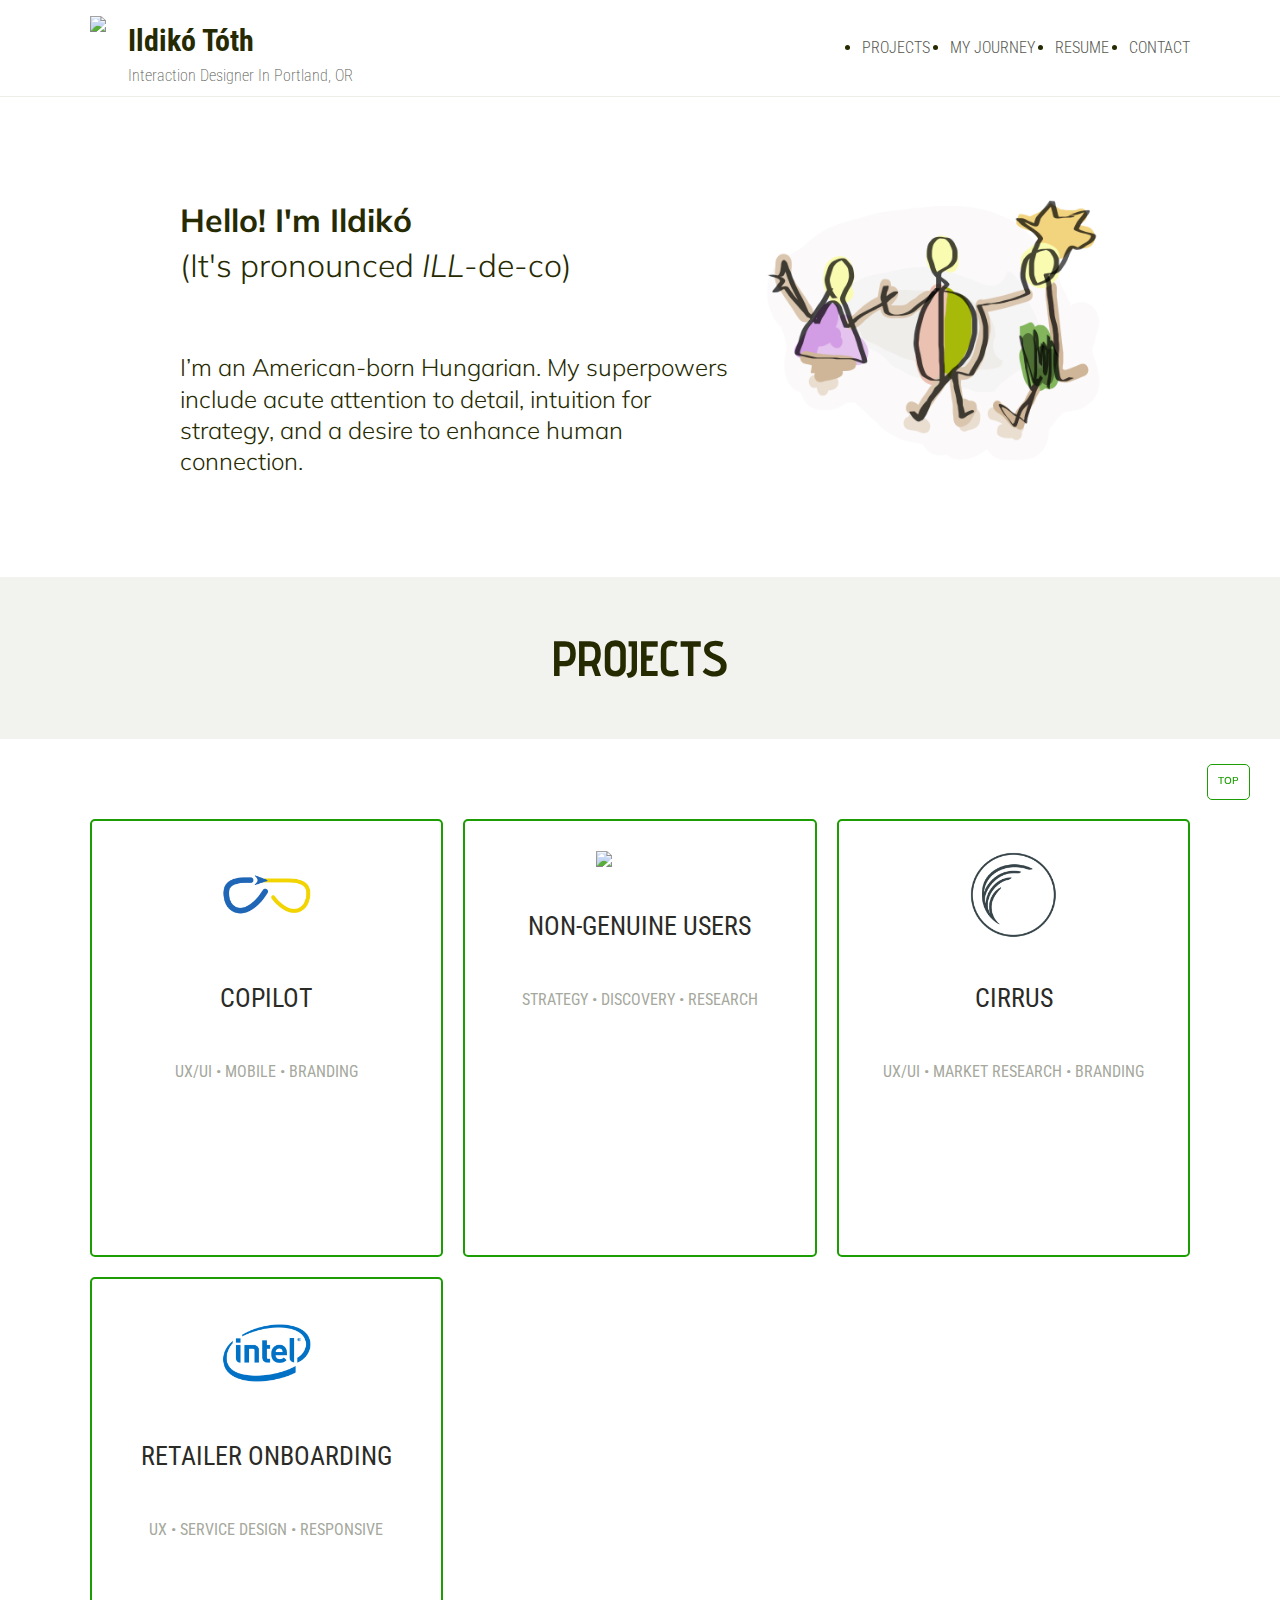
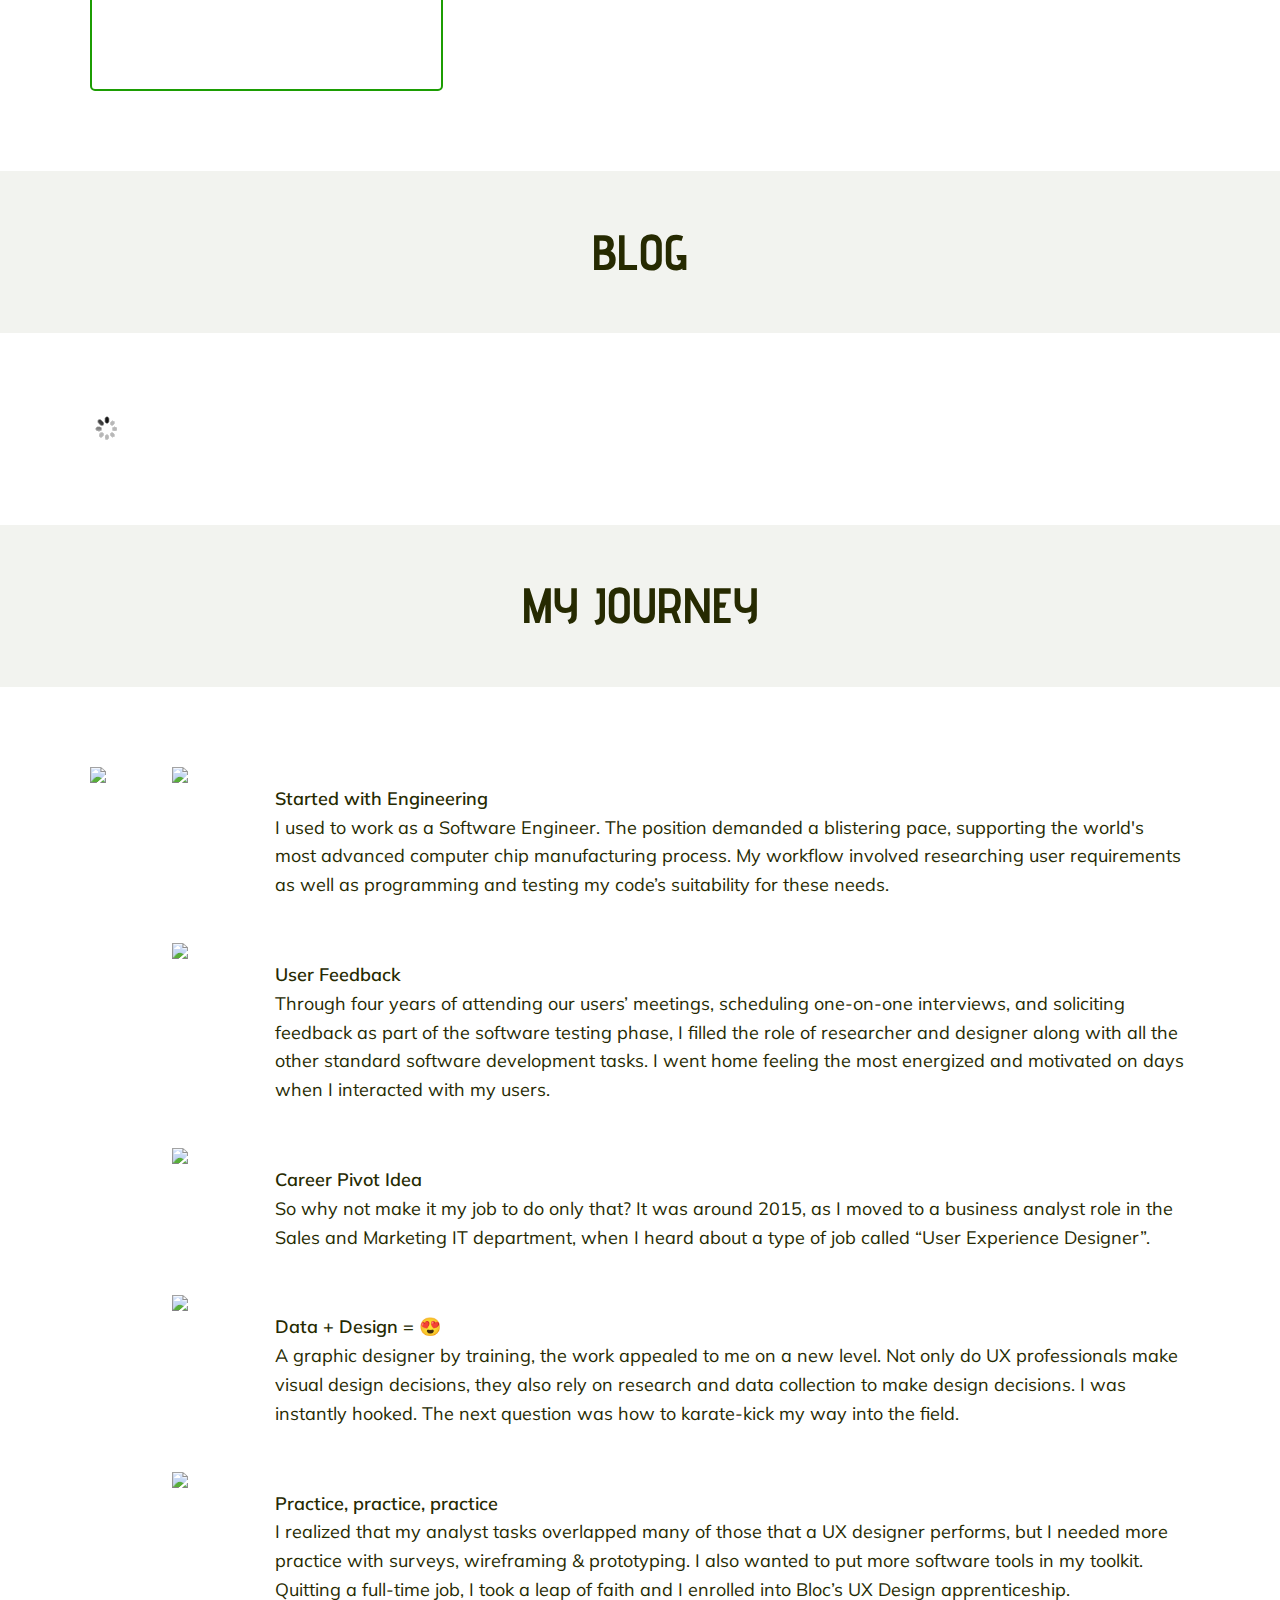
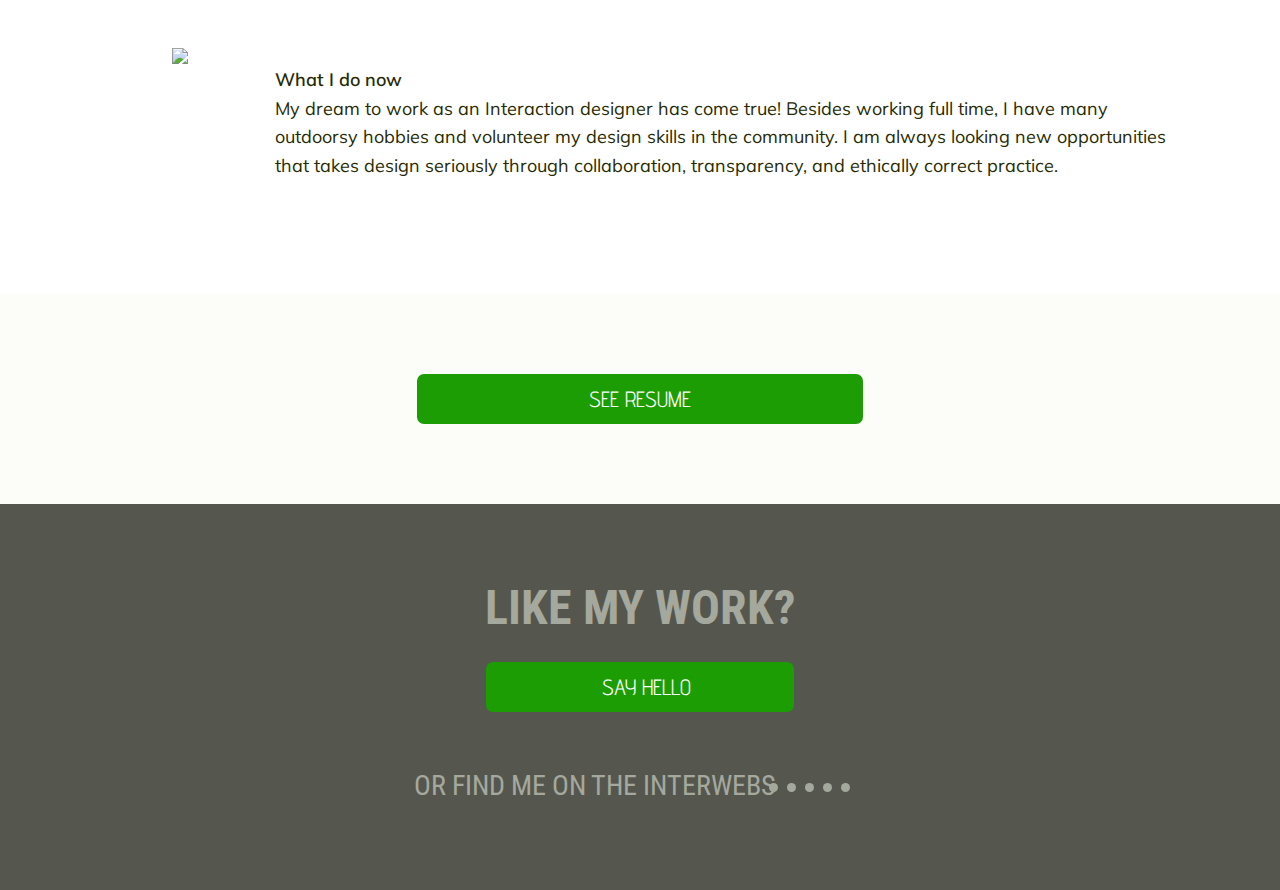
==== index.html @ 858f2b84 "RSS Branch - first stab at RSS Feeder on blog." ====
<!DOCTYPE html>
<html>
  <head>
    <!-- Global site tag (gtag.js) - Google Analytics -->
    <script async src="https://www.googletagmanager.com/gtag/js?id=UA-9510171-4"></script>
    <script>
      window.dataLayer = window.dataLayer || [];
      function gtag(){dataLayer.push(arguments);}
      gtag('js', new Date());

      gtag('config', 'UA-9510171-4');
    </script>
    <meta charset="utf-8">
    <title>Portfolio | Ildikó Tóth</title>

    <!-- Favicon -->
    <link rel="icon" href="./images/icons/favicon.png">
    <!-- Viewport -->
    <meta name="viewport" content="width=device-width, initial-scale=1">

    <!--Google Fonts-->
    <link href='https://fonts.googleapis.com/css?family=Advent+Pro:400,600,700' rel='stylesheet'>
    <link href='https://fonts.googleapis.com/css?family=Roboto+Condensed:300,400,700' rel='stylesheet'>
    <link href='https://fonts.googleapis.com/css?family=Muli:300,700' rel='stylesheet'>

    <!-- Font Awesome -->
    <link rel="stylesheet" href="https://use.fontawesome.com/releases/v5.6.3/css/all.css" integrity="sha384-UHRtZLI+pbxtHCWp1t77Bi1L4ZtiqrqD80Kn4Z8NTSRyMA2Fd33n5dQ8lWUE00s/" crossorigin="anonymous">


    <!-- Reset CSS-->
    <link rel="stylesheet" href="styles/reset.css" />

    <!-- Custom CSS-->
    <link rel="stylesheet" href="./styles/main.css" />
    <link rel="stylesheet" href="./styles/header.css" />
    <link rel="stylesheet" href="./styles/hero.css" />
    <link rel="stylesheet" href="./styles/grids.css" />
    <link rel="stylesheet" href="./styles/footer.css" />
    <link rel="stylesheet" href="./styles/unique.css" />
    <link rel="stylesheet" href="./styles/overrides.css" />
    <link rel="stylesheet" href="./styles/ripple.css" />


    <!-- jQuery import and Scrolling header JS-->
    <script src="//code.jquery.com/jquery-2.1.1.min.js"></script>
    <script src="./js/scrollingHeader.js"></script>
    <script src="./js/menuHelper.js"></script>
    <script src="./js/ripple.js"></script>

  </head>
  <body id=home>

    <header id="header" class="flexing whiteBg subsection">
      <a href="./" class="mainLogoContainer linkNoUnderline">

          <img src="./images/icons/Logo9.png" class="mainLogo"/>

      </a>
      <!-- For Mobile Size. Hide when viewport size > 600px?-->
      <div class="headerText">
        <h1>Ildikó Tóth</h1>
        <h2>Interaction Designer in Portland, OR</h2>
      </div>
      <nav role="navigation" class="mobile">
        <div id="menuToggle">
          <!-- A fake / hidden checkbox is used as click reciever, so you can use the :checked selector on it.-->
          <input type="checkbox" class=hamburgerMenuCheckbox/>
          <!--      hamburgerMenu  -->

          <span></span>
          <span></span>
          <span></span>

          <ul id="topMenu">
            <li><a href="#projects">Projects</a></li>
            <li><a href="#myJourney">My Journey</a></li>
            <li><a href="./documents/IldikoTothResume2020v5.pdf" target="_blank">Resume</a></li>
            <li><a href="#footerTextAndIcons">Contact</a></li>
          </ul>
        </div>
      </nav>
      <nav class="desktopNav desktop">
        <ul class="desktopMenu desktop">
          <li><a href="#projects">Projects</a></li>
          <li><a href="#myJourney">My Journey</a></li>
          <li><a href="./documents/IldikoTothResume2020v5.pdf" target="_blank">Resume</a></li>
          <li><a href="#footerTextAndIcons">Contact</a></li>
        </ul>
      </nav>
    </header>
    <a href="#home" class="linkNoUnderline">
      <div class="sticky roundCorners" id="linkToTop">  <!--This will float as one scrolls down. Clicking rolls up to top -->
        <i class="fa fa-angle-up" aria-hidden="true"></i>
        <div>Top</div>
      </div>
    </a>
    <main>
      <section id=hero class="full-width-wrapper subsection">

        <div class="flexing">
          <img src="./images/sketches/humantime2.png" />

          <div id="heroText">
            <!-- Large Screen only. Hide when < 575px -->
          <h1 class=""><span class="heroTitle">Hello! I'm Ildikó</span> <br  /><span class="bold-300 subtext">(It's pronounced <em>ILL</em>-de-co)</span></h1>
          <!-- End Large Screen -->
          <h2 class="bold-300">I’m an American-born Hungarian. My superpowers include acute attention to detail, intuition for strategy, and a desire to enhance human connection.</h2>
          </div>
        </div>
      </section>
      <section class="sectionHeaderWrapper lightGreyBg">
        <h1 class="noPadding">Projects</h1>
      </section>
      <section id="projects" class="full-width-wrapper subsection">
          <div class="d3-t2-m1-col-grid cntr">

            <a href="./projectCopilot.html" id="copilot" class="card ripple" data-ripple-color="var(--lime-light-green)">
              <div class="cardImgCont">
                <img src="./projects/copilot/images/icons/logoCopilot@2x.png" />
              </div>
              <h3 class="">Copilot</h3>
              <h4 class="less-line-height smallCaption">UX/UI &#8226; Mobile &#8226; Branding</h4>
              <p class="less-line-height">A parking app with street-smarts. Spot availability, payment, and navigation. </p>

            <a href="./projectAdobe.html" id="adobe" class="card ripple" data-ripple-color="var(--lime-light-green)">
              <div class="cardImgCont">
                <img src="./projects/roboboogie/images/icons/Adobe_logo@2x.png" />
              </div>
              <h3 class="">Non-Genuine Users</h3>
              <h4 class="less-line-height smallCaption">Strategy &#8226; Discovery &#8226; Research</h4>

              <p class="less-line-height">Researching motivations behind customers who avoid the switch to genuine software.</p>
              <!-- <button class="secondary cntr desktop maxWidthMedium" onclick="window.location.href='./projectInreach.html'">see case study</button> -->
            </a>
            <a href="./projectCirrus.html"id="cirrus" class="card ripple" data-ripple-color="var(--lime-light-green)">
              <div class="cardImgCont">
                <img src="./projects/cirrus/images/icons/logoIcon@2x.png" />
              </div>
              <h3 class="">Cirrus</h3>
              <h4 class="less-line-height smallCaption">UX/UI &#8226; Market Research &#8226; Branding</h4>
              <p class="less-line-height">Proof of concept. Cloud storage with a more intuitive way to organize and share your files.</p>
              <!-- <button class="secondary cntr desktop" onclick="window.location.href='./projectCirrus.html'">see case study</button> -->
            </a>
            <a href="./projectIntel.html" id="intel" class="card ripple" data-ripple-color="var(--lime-light-green)">
              <div class="cardImgCont">
                <img src="./projects/intel/images/icons/logo@2x.png" />
              </div>
              <h3 class="">Retailer Onboarding</h3>
              <h4 class="less-line-height smallCaption">UX &#8226; Service Design &#8226; Responsive</h4>
              <p class="less-line-height">Solving duplicate sign-ups and the international address problem.</p>
              <!-- z<button class="secondary cntr desktop" onclick="window.location.href='./projectIntel.html'">see case study</button> -->
            </a>
          </div>
        </div>
      </section>
      <section class="sectionHeaderWrapper lightGreyBg">
        <h1 class="noPadding">Blog</h1>
      </section>
      <section id="blog" class="full-width-wrapper subsection">
          <div id="divRss2"></div>
      </section>
      <!-- <link href="css/FeedEk.css" rel="stylesheet" type="text/css" /> -->

      <section class="sectionHeaderWrapper lightGreyBg">
        <h1 class="noPadding">My Journey</h1>
      </section>

      <section id="myJourney" class="full-width-wrapper subsection">

        <div class="flexing">
<img class="desktop" src="./images/CutOut.png" />
<!-- <div class="myJourney-grid">  -->
          <article id="myJourneyText" class="myJourney-grid">

            <img class="circleBorder col-1-content m-smaller" src="./images/sketches/juggling.png" />
            <p class="d-start2span2 m-bottom-margin"><strong>Started with Engineering</strong><br />
            I used to work as a Software Engineer. The position demanded a
            blistering pace, supporting the world's most advanced computer chip manufacturing process.
            My workflow involved researching user requirements as well as programming
            and testing my code’s suitability for these needs. </p>

            <img class="circleBorder col-1-content m-smaller" src="./images/sketches/interviews.png" />
            <p class="d-start2span2 m-bottom-margin"> <strong>User Feedback</strong><br />
            Through four years of attending
            our users’ meetings, scheduling one-on-one interviews, and soliciting
            feedback as part of the software testing phase, I filled the role of
            researcher and designer along with all the other standard software
            development tasks. I went home feeling the most energized and
            motivated on days when I interacted with my users. </p>

            <img class="circleBorder col-1-content m-smaller" src="./images/sketches/whyNot.png" />
            <p class="d-start2span2 m-bottom-margin"><strong>Career Pivot Idea</strong> <br />
            So why not make it my job to do only that? It was around 2015, as I moved to a
            business analyst role in the Sales and Marketing IT department, when I
            heard about a type of job called “User Experience Designer”. </p>

            <img class="circleBorder col-1-content m-smaller" src="./images/sketches/UXDesign3@1_5x.png" />
            <p class="d-start2span2 m-bottom-margin">
            <strong> Data + Design = &#x1F60D; </strong>  <br />
            A graphic designer by training, the work appealed to me on a new
            level. Not only do UX professionals make visual design decisions, they
            also rely on research and data collection to make design decisions. I was instantly hooked. The next
            question was how to karate-kick my way into the field. </p>

            <img class="circleBorder col-1-content m-smaller" src="./images/sketches/wireframes.png" />
            <p class="d-start2span2 m-bottom-margin">
            <strong>Practice, practice, practice</strong>  <br />
            I realized that my analyst tasks overlapped many of those that a UX
            designer performs, but I needed more practice with surveys,
            wireframing & prototyping. I also wanted to put more software tools in
            my toolkit. Quitting a full-time job, I took a leap of faith and I
            enrolled into Bloc’s UX Design apprenticeship. </p>

            <img class="circleBorder col-1-content m-smaller" src="./images/sketches/publicHealth.png" />
            <p class="d-start2span2 m-bottom-margin">
            <strong>What I do now</strong><br />
            My dream to work as an Interaction designer has come true! Besides working full time, I have many outdoorsy hobbies and volunteer my design skills in the community.
            I am always looking new opportunities that takes design seriously through collaboration, transparency, and ethically correct practice. </p>

        </article>

        </div>
        </section>
        <section class="full-width-wrapper subsection whiteGreyBg">
          <button class="primary maxWidthMedium cntr flexContent noBottomMargin noTopMargin" onclick="window.open('./documents/IldikoTothResume2020v5.pdf', '_blank')"> See Resume </button>

        </section>


      <footer class="full-width-wrapper subsection">
        <div class="text"> Like My Work? </div>
        <button class="primary maxWidthSmall cntr flexContent" onclick="window.location.href='mailto:imildih@gmail.com?Subject=Hi! I like your portfolio...', '_blank'">
          <i class="fa fa-envelope fa-1x" aria-hidden="true"></i>
          <div> &nbsp; Say Hello</div>
        </button>
            <div id="footerTextAndIcons">
              <!-- <li id="socialIcons"> -->
                <ul>
                  <li class="text">
                      Or find me on the interwebs
                  </li>
                  <li>
                    <a href="http://www.linkedin.com/in/ildikototh" target="_blank" class="linkNoUnderline" title="LinkedIn">
                      <i class="fab fa-linkedin fa-2x" aria-hidden="true"></i>
                    </a>
                  </li>
                  <li>
                    <a href="http://www.twitter.com/ihtoth" target="_blank" class="linkNoUnderline" title="Twitter">
                      <i class="fab fa-twitter-square fa-2x" aria-hidden="true"></i>
                    </a>
                  </li>
                  <li>
                    <a href="https://www.facebook.com/ihtoth" target="_blank" class="linkNoUnderline" title="Facebook">
                      <i class="fab fa-facebook-square fa-2x" aria-hidden="true"></i>
                    </a>
                  </li>
                  <li>
                    <a href="https://www.instagram.com/ihtoth/" target="_blank" class="linkNoUnderline" title="Instagram">
                      <i class="fab fa-instagram fa-2x" aria-hidden="true"></i>
                    </a>
                  </li>
                  <li>
                    <a href= "http://www.ildikototh.com/index.php/category/design/" target="_blank" class="linkNoUnderline" title="Wordpress Blog">
                      <i class="fab fa-wordpress-simple fa-2x" aria-hidden="true"></i>
                    </a>
                  </li>
                </ul>
              <!-- </li> -->
            </div>
          </footer>
    </main>
<!-- RSS Feed JS code -->
    <!-- <script type="text/javascript" src="https://code.jquery.com/jquery-1.9.1.min.js"></script> -->
    <script src="https://ajax.googleapis.com/ajax/libs/jquery/1.9.1/jquery.min.js"></script>
    <script type="text/javascript" src="js/FeedEk.min.js"></script>
    <script type="text/javascript">
        $(document).ready(function () {
          $('#divRss2').FeedEk({
            FeedUrl: 'http://www.ildikototh.com/wordpress3_0_1/index.php/category/design/?feed=rss2', MaxCount: 4, ShowDesc: true, ShowPubDate: false, DescCharacterLimit: 200
          });
        });
    </script>


  </body>
</html>
---- styles/main.css ----
*, *:before, *:after {
  box-sizing: border-box;

}

/*********************************/
/* ------ Color Variables ------ */
/*********************************/
:root {
  --main-bg-color: #FFF;

  --dark-green: #262A01; /*#262A01;*/
  --medium-green: #0C4C00; /*#666103;*/
  --lime-green: #1C9D03; /*#A7B909;*/
  --lime-light-green: #74D461; /*#D7DD9F;*/
  --light-green: #EDFFE9; /*#F2F4DB;*/
  --light-grey-green: #C3F4BA; /*#D3DAC3;*/


  --dark-teal: #004C3E;
  --medium-teal:#009176;
  --bright-teal:#01D7B0;
  --light-teal: #BAF4E9;


  --dark-orange: #AC5200;
  --bright-orange: #F07000;
  --medium-orange: #FF9538;
  --light-orange: #FFCA9C;
  --white-orange: #FFF0DE;

   --medium-purple: #7D488E;
   --purple: #6651A5;
  --bright-purple: #D39DE5;
  --light-grey-purple: #DED7E0;
  --light-purple: #F5EFF7;

  --dark-brown: #59310E;

  --dark-grey: #55574F;
  --dark-grey-half-transparent: rgba(0,0,0,0.5);
  --dark-grey-fifth-transparent: rgba(0,0,0,0.2);
  --grey: #A5A89D;
  --medium-grey: #D9DCD1;
  --light3-grey: #E2E5DC;
  --light2-grey: #EBEDE7;
  --light-grey: #F2F3EF;
  --lighter-grey: #F9FAF6;
  --white-grey: #FCFDF9;

  --white-yellow: #FDF6DB;
  --light-yellow: #FFEDAD; /*#F6E5A8;*/
  --medium-yellow: #FFDE65;
  --bright-yellow: #FCC500;/*#ECC372;*/

}

/************************/
/* ------ Colors ------ */
/************************/

/* Border */
.greenBorder{
  border: 0.3rem solid var(--lime-green);
}
.lightGreyBorder{
  border: 0.1rem solid var(--light-grey);
}
.greyBorder{
  border: 0.1rem solid var(--grey);
}

/* Text */
.green-medium{
  color: var(--medium-green);
}

.green-bright{
  color: var(--lime-light-green);
}

.orange-dark{
  color: var(--dark-orange);
}

.brown-dark{
  color: var(--dark-brown);
}

.white{
  color: var(--light-grey);
}
.turquoise{
  color: var(--bright-teal);
}
.purple{
  color: var(--purple);
}

/* Backgrounds */
.orangeMedBg{
  background-color: var(--medium-orange);
}

.orangeBg{
  background-color: var(--light-orange);
}

.orangeWhiteBg{
  background-color: var(--white-orange);
}

.greenBg{
  background-color: var(--light-green);
}

.greenMedBg{
  background-color: var(--lime-light-green);
}

.greenGreyBg{
    background-color: var(--light-grey-green);
}

.yellowLightBg{
  background-color: var(--light-yellow);
}
.yellowWhiteBg{
  background-color: var(--white-yellow);
}

.yellowBg{
  background-color: var(--bright-yellow);
}

.whiteBg{
  background-color: #fff;
}

.greyBg{
  /* color: var(--light-grey); */
  background-color: var(--grey);
}

.greyMedBg{
  background-color: var(--medium-grey);
}

.lightGrey3Bg{
  background-color: var(--light3-grey);
}
.lightGrey2Bg{
  background-color: var(--light2-grey);
}

.lightGreyBg{
  background-color: var(--light-grey);
}

.lighterGreyBg{
  background-color: var(--lighter-grey);
}

.whiteGreyBg{
  background-color: var(--white-grey);
}

.clearBg{
  padding: 0.3em;
}

.noBg{
  background-color: rgba(255,255,255,0);
}

/*******************************************/
/* ------ Top Level Default Settings ------*/
/*******************************************/
html, body{
  overflow-x: hidden;
  width: 100%;
}

html{
  font-size:10px;
  line-height: 150%;
}

body{
  color: var(--dark-green);
  font-family: 'Muli', sans-serif;
  /* padding-bottom: 5rem; */
  max-width: 2000px;
  margin: 0 auto;
  background-color: var(--lighter-grey);
  /* border: 1px #aaa solid; */
  /* overflow-x: hidden; */
}
main{
  width: 100%;
  margin: 0 auto;
  padding-top: 8rem;
  background-color: #fff;
}
aside{
  margin: 2.5rem auto;
}
article{
  /* margin: 2rem auto; */
}
/****************************/
/* ------ Typography ------ */
/****************************/
h1{
  text-align: center;
  padding: 0 0 4rem 0;
  font-family: 'Advent Pro';
  font-size: 2.88rem;
  font-weight: 700;
  text-transform: uppercase;
}


h2{
  font-family: 'Advent Pro';
  font-size: 2.6rem;
  font-weight:600;
  max-width: 1230px;
  /* margin: 0 auto 1em; */
  padding: 0 0 0.2em;
  text-transform: uppercase;
  /* padding: 1.33334em 0 1.165em; */
}

#myJourney h2{
  padding: 0;
  text-align: left;
  border-bottom: none;
}

h3{
  text-transform: uppercase;
  font-size: 2.2rem;
  line-height: 100%;
  color: #2B2B27;
  font-weight: 300;
  font-family: 'Roboto Condensed', Arial, sans-serif;
  padding: 0 0 0.5em 0;
  /* margin: 0 auto; */
  /* max-width: 67rem; */
}

.noPadding{
  padding: 0;
}

h4{
  text-transform: uppercase;
  font-family: 'Roboto Condensed', Arial, sans-serif;
  font-size: 2rem;
  font-weight: 400;
  padding-bottom: 0.5em;
  line-height: 100%;
  /* margin: 0 auto; */
  max-width: 1040rem;

}

h5{
  font-size: 2rem;
  font-family: 'Advent Pro', Roboto, sans-serif;
  font-weight: 600;
  padding-bottom: 0.2em;
}
h6{
  font-size: 1.6rem;
  font-family: 'Roboto Condensed', Arial, sans-serif;
  font-style: italic;
  text-transform: uppercase;
  font-weight: 300;
}



.card h3{
  font-family: font-family: 'Roboto Condensed', Arial, sans-serif;
  font-size: 2.4rem;
  font-weight: 400;
  text-align: center;
  padding-bottom: 0.1em;
}

.card > *{
      text-align: center;
}

.card > h4{
  color: var(--grey);
}
.card > p{
  /* opacity: 1; */
}

em{
 font-style: italic;
}

strong{
  font-weight: 600;
}

p, span, ul, .quote{
  font-size: 1.8rem;
  line-height: 150%;
  padding-bottom: 1.5rem;
  max-width: calc(1040px - 14%);
}


p.less-line-height{
  line-height: 130%;
}

.smallCaption{
  font-size: 1.6rem;
  line-height: 140%;
  padding-bottom: 1.3rem;
}

/* #myJourney p{
  max-width: none;
} */

#myJourney a{
  font-weight: 400;
}

ul{
  line-height: 160%;
}
/* ul.withBullets{
  list-style-type: disc;
} */
ul li.pSpacing{
  padding-bottom: 1em;
}
ul li.pSpacing:last-child{
  padding-bottom: 0.5rem;
}

ul.checkmarks li{
  background-image: url(../images/icons/checkmarkSmaller.png);
  background-repeat: no-repeat;
  background-position: 0 0.45rem;
  background-size: 4%;
  padding-left: 5%;
}

/***********************/
/* ------ Links ------ */
/***********************/

a{
  text-decoration: none;
  color:var(--lime-green);
  font-weight: 400;
  transition: color 0.3s ease;
  /* display: inline-block; */
  position: relative;
  line-height: 160%;
}

a:after{
  content: '';
  position: absolute;
  left: 0;
  display: inline-block;
  height: 1em;
  width: 100%;
  border-bottom: 0.1rem solid;
  margin-top: 0.6em;
  opacity: 0;
  -webkit-transition: opacity 0.35s, -webkit-transform 0.35s;
	transition: opacity 0.35s, transform 0.35s;
	-webkit-transform: scale(0,1);
	transform: scale(0,1);
}

a:hover:after{
  opacity: 1;
	-webkit-transform: scale(1);
	transform: scale(1);
}

.lnk{
  text-transform: uppercase;
  font-family: 'Roboto Condensed','Advent Pro', sans-serif;
  font-size: 2.4rem;
  padding-top: 1rem;
  font-weight: 400;
}

button{
  height: 4.5rem;
  width: 100%;
  border-radius: 0.5rem;
  font-size: 2rem;
  font-family: 'Advent Pro', Roboto, sans-serif;
  font-weight: 400;
  text-transform: uppercase;
  margin-top: 2rem;
  margin-bottom: 2rem;
}

button.flexContent{
  display: flex;
  flex-direction: row;
  align-items: center;
  justify-content: center;
  flex-wrap:nowrap;
}
button.primary{
    border: none;
    background-color: var(--lime-green);
    color: var(--white-grey);

}
button.secondary{
  border: 1px solid var(--lime-green);
  color: var(--lime-green);
  background-color: var(--white-grey);
}

button.secondary:hover{
background-color: var(--light-green);
cursor: pointer;
}

button.primary:hover{
  background-color: var(--lime-light-green);
  border: none;
  color: #fff;
  cursor: pointer;
}

.cntr{
  margin-left: auto;
  margin-right: auto;
}

button.maxWidthSmall{
  max-width: 190px;
}

/* Overriding underline effect on special links */
  .linkNoUnderline:hover{
    text-decoration: none;
  }

  .linkNoUnderline::after{
    display:none;
  }

/******************************/
/* ------ Font weights ------ */
/******************************/
.bold-300{
  font-weight: 300;
}
.bold-400{
  font-weight: 400;
}

.bold-600{
  font-weight: 600;
}

.bold-700{
  font-weight: 700;
}

/***************************************/
/* ------ Border Specifications ------ */
/***************************************/

.roundCorners{
  border-radius: 0.5rem;
}

/* .greyBorder{
    border: var(--grey) solid 0.3rem;
    color: var(--dark-grey);
} */


/******************************/
/* ------ image sizing ------ */
/******************************/
img{
  max-width: 1280px;
}

 main img{
  display:block;
}

.centered{
  margin: auto;
  text-align: center;
}


.m-large, .m-medium{
  /* margin-top: 2rem;
  margin-bottom: 2rem; */
}

.m-large{
  width: 100%;
}

.m-medium{
  max-width: 30rem;
}

.m-smedium{
  max-width: 20rem;
}

.m-small{
  max-width: 50%;
}

.m-smaller{
  max-width: 9rem;
  /* height: 100%; */
  /* display: inline; */
}



.shapeContainer{
  display: flex;
  margin: 2rem auto;
  align-items: center;
}
/* .shapeContainer img{
  display: inline;
} */
/* .desktop{
  display:none;
} */




/***************************************************************/
/* ------ for Items that need to be fixed on the screen ------ */
/***************************************************************/

.sticky{
  display:inline;
  position: fixed;
  z-index: 1;
}
/*************************************************************/
/* ------ Specifically for My Journey Expand/Collapse ------ */
/*************************************************************/
  summary{
    list-style-type: none;
  }
  a.whyIMovedOn, summary.whyIMovedOn::before, a.whatMotivatesMe, summary.whatMotivatesMe::before, summary i{
    font-family: 'Roboto Condensed', Arial, sans-serif;
    font-size: 2rem;
    color: var(--lime-green);
    text-transform: uppercase;
    line-height: 150%;
  }
  /*sets pseudo class above details to say "expand"*/
  summary.whyIMovedOn::before{
    content: 'Why I moved on ';
  }

  summary.whatMotivatesMe::before{
    content: 'What motivates me ';
  }

  summary.whatMotivatesMe::before:hover{
    color: var(--dark-green);
  }
  /* Specifically for My Journey Expand/Collapse
   * removing the turning arrow
  */
  summary::-webkit-details-marker{
    display: none;
  }

  /* details are lighter type
  */
  details[open] p{
    font-weight: 300;
  }
  /* Change text to collapse when details are open.

  */
  details[open] summary.whyIMovedOn::before, details[open] summary.whatMotivatesMe::before {
      content:'Hide ';
      color: var(--dark-brown);
  }

  details[open] summary i.closed{
    display:none;
  }
  details[open] summary i.open{
    display:inline;
    color: var(--dark-brown);
  }
  summary i.open{
    display:none;
  }

/******************************************************/
/* ------ Specifically for the linkToTop button ----- */
/******************************************************/
#linkToTop{
  bottom: 10em;
  right: 3em;
  text-align: center;
  padding: 0.8em 1em 1em;
  background-color: rgba(255,255,255,0.7);
  border: 0.05rem var(--lime-green) solid;
  /* box-shadow: 3px 3px 3px #F2F3EF; */
  color: var(--lime-green);
}
#linkToTop i, #linkToTop div{
  position: relative;
  top:0;
  text-transform: uppercase;
}
#linkToTop i{
  font-size: 1.8rem;
}
#linkToTop div{
  font-weight: 600;
}

#linkToTop.sticky:hover{
  background-color: var(--light-green);
  /* color: #fff; */
}

/**********************************/
/* ------ Screen highlights ------*/
/**********************************/
 .highlight{
   background-color: #FADB6B;
   border: 1px #FADB6B solid;
   border-radius: 50%;
   min-width: 3.5rem;
   min-height: 3.5rem;
   display: flex;
   align-items: center;
   justify-content: center;
   font-size: 1.3em;
   font-weight: 600;
 }

 /* .scrollCardCaption{
   display: flex;
 } */

/**********************************************/
/* ------ For Medium Screens and above ------ */
/**********************************************/
@media screen and (min-width: 575px) {

  /*Only flex on larger screens*/
  .flexing{
    display: flex;
    flex-direction: row;
  }

  main{
    width: 100%;
    margin: 0 auto;
    padding-top: 10rem;
  }

  /* main #intro_1>div{
    padding-top: 4rem;
  } */

  h1{
    /* padding: 0 2rem 6rem; */
    font-size: 4.2rem;
  }

  h2{
    /* padding-left: 10.6rem; */
    font-size: 2.88rem;
  }

  h3{
    font-size: 2.8rem;
    /* padding-bottom: 0.3em; */
  }

  h4{
    /* font-size: 2rem; */
  }

  h5{
    font-size: 2.6rem;
  }
  h6{
    font-size: 1.8rem;
  }

  .card h3{
    font-size: 2.6rem;
  }

  p, span{
    font-size:1.8rem;
  }

  .smallCaption{
    font-size: 1.6rem;
  }

  summary.whyIMovedOn::before, a.whyIMovedOn, summary.whatMotivatesMe::before, a.whatMotivatesMe, summary i{
    font-size:2.2rem;
  }

  /* .quote{
      font-size: 2.5rem;
      border-right-width: 1rem;
  } */

  button{
    margin-top: 2.5rem;
    margin-bottom: 2.5rem;
    /* margin: 2.5rem 0; */
    font-size: 2.2rem;
    height:4rem;
  }

  button.maxWidthSmall{
    max-width: 228px;
  }
  ul.checkmarks li{
    background-image: url(../images/icons/checkmark.png);
  }


}
/***********************************/
/* ------ For Large Screens ------ */
/***********************************/
@media screen and (min-width: 769px){

  /* .desktop{
    display:block;
  } */


  p, span, ul{
    font-size: 1.8rem;
    line-height: 160%;
  }
  .smallCaption{
    font-size: 1.6rem;
    line-height: 140%;
    padding-bottom: 1.4rem;
  }

  h1{
    font-size: 4.976rem;
  }


  h2{
    font-size: 3.456rem;
  }

  h3{
    font-size: 2.4rem;
    }

  h4{
    /* font-size: 2rem; */
    max-width: 1040px;
    /* calc(1040px - 14%); */
    /* margin: 0 auto; */
  }


  .h2h3HeadingWrapper{
    /* padding-bottom: 4rem; */
  }


  .lnk{
    font-size: 2.8rem;
  }

  date{
    font-size: 1.8rem;
  }
  /* .quote{
      margin-right: -5%;
      font-size: 3rem;
  } */

  .d-xlarge{
    /* padding: 1rem 11%; */
    /* display: flex; */
    margin-bottom: 2rem;
    margin-top: 1rem;
    width: 100%;
  }
  .d-large, .d-medium{
    /* margin-top: 4rem;
    margin-bottom: 4rem; */
  }

  .d-large{
    /* margin: 0 auto; */
    width: 100%;
    max-width: 72.4rem;
  }

  .d-medium{
    max-width: 73%
  }
  .d-smedium{
    max-width: 65%;
  }
  .d-small{
    max-width: 15rem;
  }

  .d-vertical{
    flex-direction: column;
    justify-content: space-between;
    /* align-content: center; */
    /* margin: 2rem 30% 2rem auto; */
  }

  .shadow{
    box-shadow: 0rem 1rem 100px var(--dark-grey-fifth-transparent);
  }

  button{
    height: 5rem;
    border-radius: 0.7rem;
    font-size: 2.2rem;
    /* margin: 3rem 0; */
    margin-top: 3rem;
    margin-bottom: 3rem;
  }
  button.maxWidthLarge{
    max-width: 670px;
  }

  button.maxWidthMedium{
    max-width: 446px;
  }

  button.maxWidthSmall{
    max-width: 308px;
  }

  .card > p{
    opacity: 0;
    padding-bottom: 0rem;
    transition: opacity .2s ease-in-out;
  }

}

/**************************************************/
/* ------ hiding certain things for Mobile ------ */
/**************************************************/
@media screen and (max-width: 574px){


}

/**************************************************/
/* ------ small Mobile settings ------ */
/**************************************************/
@media screen and (max-width: 413px){

  h2{
     font-size: 2.6rem;
  }

  h3{
    font-size: 2.2rem;
  }

  h4{
    font-size: 2rem;
  }

  /* h4.imgAbove{
    text-align:center;
  } */

  .lnk{
    font-size: 2rem;
  }
  .m-horizontal{
   flex-direction: row;
  }


  ul.checkmarks li{
    background-position: 0 0.5rem;
    background-size: 6%;
    padding-left: 8%;
  }

}
---- styles/header.css ----
header{
  display:flex;
  position: fixed;
  top: 0;
  /* left: 0; */
  width: 100%;
  /* background-color: var(--light-grey); */
  border-bottom: 1px var(--light2-grey) solid;
  z-index: 1;
  max-width: 2000px;
  margin: 0 auto;
  transition: top 0.3s;
}

header h1, header h2, header ul{
  font-family: 'Roboto Condensed';
  padding:0;
}

header h1{
  font-size: 2.4rem;
  /* margin-bottom: 0.5rem; */
  padding: 0;
  text-align: left;
  text-transform: none;
}

header h2{
  color: var(--dark-grey);
  font-size: 1.6rem;
  font-weight:200;
  text-align: left;
  margin: 0;
  text-transform:capitalize;

}

header ul{
  font-weight:300;
}

.headerText{
  width: 60%;
  padding-left: 1.2rem;
  /* min-width: 175px; */
  align-self: center;
}

.mainLogo{
  margin: 16px 10px 10px 0;
  height: 6rem;
  display:block;
}
.desktopMenu>li:last-child{
  margin-right: 0;
}

/********************************/
/* ------ HAMBURGER MENU ------ */
/********************************/

#menuToggle {
  display: block;
  position: fixed;
  top: 25px;
  right: 20px;
  padding: 10px;
  justify-content: flex-end;
  z-index: 2;
  -webkit-user-select: none;
  user-select: none;
  /* background-color: rgba(255,255,255,0.7); */
  border-radius: 2px;
}


#menuToggle input
{
  display: block;
  width: 45px;
  height: 40px;
  position: absolute;
  top: 0;
  right: 5px;
  cursor: pointer;
  margin: 0;
  opacity: 0; /* hide this */
  z-index: 4; /* and place it over the hamburger */
  -webkit-touch-callout: none;
}

/*
* Just a quick hamburger
*/
#menuToggle span {
  display: block;
  width: 35px;
  height: 4px;
  margin-bottom: 5px;
  position: relative;
  padding: 0;
  background: var(--lime-green);
  border-radius: 2px;

  z-index: 3;

  transform-origin: 4px 0px;

  transition: transform 0.5s cubic-bezier(0.77,0.2,0.05,1.0),
              background 0.5s cubic-bezier(0.77,0.2,0.05,1.0),
              opacity 0.55s ease;
}

#menuToggle span:first-child {
  transform-origin: 0% 0%;
}

#menuToggle span:nth-last-child(2) {
  transform-origin: 0% 100%;
  margin-bottom: 0px;
}

/*
* Transform all the slices of hamburger
* into a crossmark.
*/
#menuToggle input:checked ~ span {
  opacity: 1;
  transform: rotate(45deg) translate(-2px, -1px);
  background: var(--bright-yellow);
}

/*
* But let's hide the middle one.
*/
#menuToggle input:checked ~ span:nth-last-child(3) {
  opacity: 0;
  transform: rotate(0deg) scale(0.2, 0.2);
}

/*
* Ohyeah and the last one should go the other direction
*/
#menuToggle input:checked ~ span:nth-last-child(2) {
  transform: rotate(-45deg) translate(0, -1px);
}

/*
* Make this absolute positioned
* at the top right of the screen
*/
#topMenu{
  position: fixed;
  right: 0;
  top: 0;
  width: 100vw;
  height: calc(100vh + 100px);
  /* margin-top: -100px; */
  padding-right: 20vw;
  padding-top: 10vh;
  z-index: 2;
  text-align: right;
  background: var(--light-yellow);
  text-transform: uppercase;
  list-style-type: none;
  -webkit-font-smoothing: antialiased;
  /* to stop flickering of text in safari */

  transform-origin: top right;
  transform: translate(100%, 0%);

  transition: transform 0.5s cubic-bezier(0.77,0.2,0.05,1.0);

}

#topMenu li {
  padding: 0.8rem 0;
}

#topMenu li a{
  /* font-size: 3rem; */
  font-weight:400;
  color: var(--dark-grey);
}

/*
* And let's slide it in from the left
*/
#menuToggle input:checked ~ ul {
  transform: none;
}

/************************************/
/* ------ For smaller Mobile ------ */
/************************************/

@media screen and (max-width: 413px){
  .caseStudy #menuToggle {
    top: 10px;
    right:10px;
  }

 .headerText.caseStudy h2{
   font-size: 1.4rem;
 }
 .headerText.caseStudy h1{
   /* text-align: center; */
 }
 .caseStudy .mainLogo{
   height: 4rem;
   margin: 12px 0 10px;
 }

}

@media screen and (max-width: 432px){
  .headerText{
    width: 55%;
  }
}

/************************************/
/* ------ For tablet/desktop ------ */
/************************************/

@media screen and (min-width: 575px) {

  header{
    padding: 0 5%;
  }
  header h1{
    font-size: 3rem;
  }

  .mainLogo{
    margin: 16px 10px 10px 0px;
    height: 7rem;
  }

  .desktopNav{
    width: 100%;
    justify-content: flex-end;
    margin: auto 0;
  }
  .desktopMenu{
      display: flex;
      justify-content: inherit;
      font-size: 1.6rem;
      font-weight:600;
      text-transform: uppercase;
  }

  .desktopMenu>li{
    margin-right: 1.8rem;
  }


  .desktopMenu a{
      font-weight: 300;
      color: var(--dark-grey);
  }

  /* .mainLogoContainer{
    width: 11%;
  } */
  
  .headerText{
    width: 46%;
  }
}

@media screen and (min-width: 769px) {
  header{
    padding: 0 7%;
  }
  .desktopMenu{
      font-size: 1.6rem;
      margin: auto 0 0 auto;
  }

  .desktopMenu>li{
    margin-right: 2rem;
  }
}
---- styles/hero.css ----
#hero{
  text-align:center;

}
#hero h1, #hero .heroTitle{
  color: var(--dark-green);
  font-size: 2.6rem;
  font-family: 'Muli', sans-serif;
  padding: 0;
  line-height: 95%;
  text-transform: none;
}

#hero h1{
  padding: 1rem 0 2rem;
}

#hero h2{
  font-family: 'Muli', sans-serif;
  line-height: 130%;
  padding: 0;
  border: none;
  text-transform: none;
}
#hero .subtext{
  font-size: 1em;
}

.heroEmphasis{
  font-family: 'Advent Pro', serif;
  font-weight: 400;
  text-transform: uppercase;
}

#hero .purple{
  color: var(--dark-green);
}
#hero .red{
  color: var(--dark-green);
}
#hero .blue{
  color: var(--dark-green);
}

/*For Mobile*/
@media screen and (max-width: 574px){
  #hero img{
    height: 120px;
    margin: 0 auto;
  }
  #hero div{
   /* padding-bottom: 3rem; */
  }
  #hero h2{
   font-size: 2rem;
  }
  .heroEmphasis{
    font-size: 1.8rem;
  }

}

/*For small mobile screens*/
@media screen and (max-width: 413px){
  #hero img{
    height: 110px;
    margin: 0 auto;
  }

}

/* For Tablet*/
@media screen and (min-width: 575px){

  #hero{
    /* max-width: 575px; */
    margin: 0 auto;
    /* padding: 2rem; */
  }
  #hero h1, #hero .heroTitle{
    text-align: left;
    line-height: 120%;
    font-size: 3.2rem;
  }

  #hero h1{
    padding: 0 0 4rem;
  }

  #hero h2{
    font-size: 2rem;
  }
  .heroEmphasis{
    font-size: 2.3rem;
  }

  .subtext{
    font-size: 1em;
  }

  #heroText{
    order: 1;
    width: 70%;
    margin: auto 2em auto 0;
    text-align: left;
  }

  #hero .flexing img{
    height: 250px;
    width: auto;
    order: 2;
    margin: 0 0 0 auto;
  }

}
/*For Desktop*/
@media screen and (min-width: 769px){
  #hero{
    max-width: 1100px;
  }

  #hero h2{
    font-size: 2.4rem;
  }


  #hero .heroEmphasis{
    font-size: 3rem;
  }

  #hero .flexing img{
    height: 300px;
  }
}
---- styles/grids.css ----
/* This page defines css grid settings for different
 * column number grids
 */

/*********************************************/
/* ---- Default is Mobile size < 575px ----- */
/*********************************************/
 .full-width-wrapper{
  /* padding: 4rem 2rem; */
  padding-top: 4rem;
  padding-bottom: 4rem;
}

.sectionHeaderWrapper{
  padding-top: 2rem;
  padding-bottom: 2rem;
}

.d-two-m-one-col-sym-grid, .d-one-m-one-col-grid, .myJourney-grid, .d-two-m-one-col-asym-grid, .d-left-col, .d-right-col{
  grid-gap: 1rem;
  grid-template-columns: repeat(1, 1fr);
  display: grid;
}
.d-right-col{
  margin-bottom: 1rem;
}
.d3-t2-m1-col-grid, .d-three-m-scroll-col-grid{
  /* grid-template-columns: repeat(2,minmax(20rem, 1fr)); */
  grid-template-columns: repeat(auto-fit, minmax(30rem, 1fr));
  grid-gap: 2rem;
  display: grid;
  /* max-width: 1440px; */
  align-items: top;
}
.d3-t2-m1-col-grid{
  /* margin-top: 3rem; */
}

.d3-t2-m1-col-grid > * {
  padding: 0;
}
.d3-t2-m1-col-grid-card figure {
    position: relative;
    overflow: hidden;
    margin: 0;
    padding: 30% 0;
    cursor: pointer;
    border: 1px solid var(--light-grey);
}

.d3-t2-m1-col-grid-card figure:hover img {
    opacity: 0.25;
    filter: saturate(0);
    filter:blur(2px);
}

.d3-t2-m1-col-grid-card figure:hover figcaption {
    opacity: 1;
    transform: translateY(0);
}

.d3-t2-m1-col-grid-card figcaption {
    display: flex;
    align-items: center;
    justify-content: center;
    position: absolute;
    top: 0;
    left: 0;
    width: 100%;
    height: 100%;
    padding: 2rem;
    text-align: center;
    opacity: 0;
    transform: translateY(1rem);
    transition: all 0.3s ease-in-out;
}
.d3-t2-m1-col-grid-card figcaption:first-child{
  opacity: 1;
  transform: none;
}


.d3-t2-m1-col-grid-card img {
    position: absolute;
    top: 0;
    left: 0;
    width: 100%;
    height: 100%;
    object-fit: cover;
    transition: all 0.3s ease-in-out;
}

.card {
    min-height: 30px;
    display: flex;
    flex-direction: column;
    padding: 3rem calc(2% + 10px);
    border: 2px solid var(--lime-green);
    font-weight: 400;
    /* box-shadow: 5px 5px 5px var(--light-grey); */
    color: var(--dark-green);
    /* opacity: 0.5; */
    border-radius: 0.5rem;
    transition: all .2s ease-in-out;
}
a.card:hover{
  box-shadow: 5px 5px 5px var(--light-grey);
  /* opacity: 1; */
  /* background-color: var(--light-green); */
  transform:scale(1.01);


}
a.card:hover > p{
  opacity:1;
}

a.card:after{
 border:none;
}

.one-col-card{
  padding: 0 0 3rem 0;
}


/* .one-col-cntr{
  margin: 0 auto;
  text-align: center;
  padding: 3rem 0 0;
} */

.col-1
{
  width: 30%;
  display: block;
  align-self: center;
}

.col-1-content{
  justify-self: center;
  line-height: 130%;
}

.d-one-m-one-col-grid .col-1-content{
  margin: 0 auto;
  float: none;
  max-width: 80%;
}

.card img{
  /* max-width:40%; */
  width: 100%;
  display: block;
  height: auto;
  /* margin: auto; */
  /* padding-bottom: 2rem; */
}
.card .cardImgCont{
  margin: 0 auto;
  padding-bottom: 2rem;
  width: 40%;
}

.col-2{
  width: 70%;
  padding: 0 0px 0px 2rem;
  text-align: left;
}

.subsection, .subsectionMobile{
  padding-left: 5%;
  padding-right: 5%;
}


/* .m-bottom-margin{
  margin-bottom: 4rem;
} */

.d-three-m-scroll-col-grid{
  display: flex;
  flex-wrap: nowrap;
  overflow-x: auto;
  -webkit-overflow-scrolling: touch;
}

.d-three-m-scroll-col-grid>*:first-child{ margin-left: 2rem; }
.d-three-m-scroll-col-grid>*:last-child{ margin-right: 2rem; }

/* .subsection .d-three-m-scroll-col-grid{
  padding-left: 0;
  padding-right: 0;
} */



.d-three-m-scroll-col-grid::-webkit-scrollbar {
  display: none;
}

.scrollCard{
  /* width: min-content; */
  max-width: 50rem;
  flex: 0 0 auto;
  /* flex: 1 0 0; */
  margin-right: 3rem;
  min-width: 30rem;
  /* border-bottom: 2px dotted var(--light2-grey); */
}
.scrollCard>*:nth-child(2){ /*for the first scrollCardCaption*/
  padding-top:1rem;
}


.scrollCardCaption{
  display: flex;
  /* justify-content: center; */
  align-items: flex-start;
  padding-bottom: 1rem;
}


.scrollCardCaption>*:first-child{
  margin-right:1rem;
  /* max-width: 4rem; */
}


/********************************/
/* ------ Tablet/Desktop ------ */
/********************************/
@media only screen and (min-width: 575px) {
  .full-width-wrapper{
   /* padding: 7rem 5rem; */
   padding-top: 6rem;
   padding-bottom: 6rem;
 }

 .sectionHeaderWrapper{
   padding-top: 3rem;
   padding-bottom: 3rem;
 }

  .d-one-m-one-col-grid{
   grid-row-gap: 2rem;
   max-width: 72.4rem;
   margin: auto;
  }


  .d-left-col h1{
    text-align: left;
  }

  .myJourney-grid{
    grid-column-gap: 2rem;
    /* grid-row-gap: 3rem; */
    grid-auto-rows: minmax(1.5rem, auto);
    grid-template-columns: 1fr 5fr 1fr;
  }

  .d-start2span2{
    grid-column: 2 / span 2;
  }

  .d-4r-by-2c{
    display: grid;
    grid-template-columns:repeat(2,1fr);
    /* grid-template-rows: repeat(4,1fr); */
    grid-auto-rows: auto;
    grid-column-gap: 2rem;
    grid-row-gap: 2rem;
    max-width: 1040px;
    margin: auto;
  }

  /* .col-1-content{
    justify-self: right;
    max-width: 100%;
  }

  .one-col-card{
    padding: 0 11.2% 6.4rem 0;
  } */

  /* .one-col-cntr{
    padding: 4rem 0 0;
  } */

  /* .one-col-content{
    max-width: 67rem;
    margin: 0 auto;
  }
  .one-col-img{
    max-width:67rem;
  } */

  .subsection{
    padding-left: 10%;
    padding-right: 10%;
    margin: 0 auto;
  }


  /* .col-2{
    width: 80%;
    padding: 0 0px 0px 5%;
    text-align: left;
  } */
  /* .m-bottom-margin{
    margin-bottom: 0rem;
  } */
  /* .card img{
    max-width:30%;
  } */

  .card .cardImgCont{
    width:30%;
  }

  a.card button{
    pointer-events:auto;
    cursor:pointer;
  }

}

@media screen and (min-width: 769px){
  .full-width-wrapper{
    /* padding: 8rem 10.4rem; */
    padding-top: 8rem;
    padding-bottom: 8rem;
  }

  .subsectionMobile{
    padding-left: 0;
    padding-right: 0;
  }

  .sectionHeaderWrapper{
    padding-top: 4rem;
    padding-bottom: 4rem;
  }


  /* .myJourney-grid{
      margin: 0 18%;
  } */

  .d-two-m-one-col-sym-grid, .d-two-m-one-col-asym-grid{
    grid-column-gap: 8.25%;
    max-width: 1040px;
    margin:auto;
    align-items: center;
  }

  .d-two-m-one-col-sym-grid{
    grid-template-columns: repeat(2, 1fr);

  }

  .d-two-m-one-col-asym-grid{
    grid-template-columns: 4.5fr 5.5fr;
  }

  .d-left-col{
    grid-column: 1/ span 1;
  }

  .d-right-col{
    grid-area: 1 / 2 / span 3 /2;
    /* margin-bottom: 0; */
  }

  .d-right-col-singlerow{
    grid-area: 1 / 2 / span 1;
  }

  .d3-t2-m1-col-grid{
        max-width: 1120px;
    }

  .d3-t2-m1-col-grid, .d-three-m-scroll-col-grid{
    margin-top: 0;
    /* max-width: 1040px; */
    /* calc(1040px - 14%); */
    margin: auto;
  }

  .d-three-m-scroll-col-grid{
    display: grid;
    /* flex-wrap: nowrap; */
    overflow-x: none;
    -webkit-overflow-scrolling: none;
    grid-template-columns: repeat(3, minmax(30rem, 1fr));
  }

  .d-three-m-scroll-col-grid>*:first-child{ margin-left: 0; }
  .d-three-m-scroll-col-grid>*:last-child{ margin-right: 0; }

  /* .subsection .d-three-m-scroll-col-grid{
    padding-left: initial;
    padding-right: initial;
  } */

  .scrollCard{
    width: auto;
    max-width: none;
    flex: none;
    margin-right: 0;
    /* border-bottom: none; */
  }
  .scrollCard>*:nth-child(2){
    padding-top:2rem;
  }

  .scrollCardImg{
    padding-top: 2rem;
    padding-bottom: 2rem;
  }

  .personas-grid{
    grid-template-areas:
    "intro card1"
    "card2 card1"
    "card2 card3"
    "concl card3"
  }

  .hifi-homepage-grid{
    grid-template-rows: 0.75fr 4fr 3fr 1.5fr;
    grid-column-gap: 5rem;
    margin: 4rem 0 0 0;
    grid-template-areas:
    "homepageV1text homepageV2"
    "homepageV1 homepageV2"
    "homepageV1 homepageV2"
    "homepageConcl homepageV2"
  }

  .myJourney-grid{
      /* grid-column-gap: 3rem; */
    /* grid-row-gap: 6rem; */
    /* grid-template-columns: 1fr 4fr 1fr; */
  }

  .card{
    /* padding-top: 0;
    padding-bottom: 0;
    border: 0;
    box-shadow: none; */
    /* pointer-events:none;
    cursor:default; */
    padding: 3rem calc(5% + 10px);
  }

  .col-1{
    width: 20%;
  }
  .col-2{
    width: 80%;
  }

  .subsection{
    padding-left: 7%;
    padding-right: 7%;
    /* max-width: 160rem; */
    margin: 0 auto;
  }
}

/******************************************/
/* ------ For hi-def large screens ------ */
/******************************************/

@media screen and (min-width: 1640px){

    .d-three-m-scroll-col-grid{
      max-width: none;
    }
}

/**********************************/
/* ------ For small Mobile ------ */
/**********************************/
@media screen and (max-width: 413px){

  .d-two-m-one-col-sym-grid{
    grid-auto-rows: auto;
  }


  /* .col-1{
    width: 100%;
  }

  .col-2{
    width: 100%;
    padding: 2rem 2rem 0 2rem;
    /* text-align: center; */
/*  }
  .col-1-content{
    float:none;
    margin: 0 auto;
    max-width: 35%;
  } */
  .d-one-m-one-col-grid .col-1-content, .d-two-m-one-col-sym-grid .col-1-content{
    max-width: 45%;
  }

  .card .cardImgCont{
    width:50%;
  }


}
---- styles/footer.css ----
footer{
    /* bottom: 0; */
    /* position: fixed; */
    padding: 1.5rem;
    width: 100%;
    z-index: 0;
    background-color: var(--dark-grey);
    color: var(--grey);
    text-transform: uppercase;
    font-weight: 700;
}
footer a{
  color: var(--grey);
}

footer a:hover{
  color: var(--lime-light-green);
}

footer ul{
  margin: auto;
  display: flex;
  justify-content: space-evenly;
  align-items: center;
  padding: 0;
  line-height: 1em;
}

/* footer>ul{
    font-size: 2rem;
    flex-wrap:wrap;
} */


footer .text{
  font-family: 'Roboto Condensed', sans-serif;
  margin: 0rem;
  font-size: 3rem;
  text-align: center;
  line-height: 100%;

}

footer #footerTextAndIcons{
  margin-top: 5rem;
}

footer #footerTextAndIcons ul{
  /* flex-wrap:wrap; */
}

footer #footerTextAndIcons ul li {
  margin-right: 1.8rem;
  font-size: 1.9em;
  font-family: 'Roboto Condensed';
  line-height: 100%;
  text-align: left;
}
footer #footerTextAndIcons ul li:first-child{
  display: none;
  font-size: 2rem;
  font-weight: 400;
  /* flex-basis: 100%; */
  text-align: center;
  padding-bottom: 0.5em;
}

footer #footerTextAndIcons ul li:last-child{
  margin-right:0;
}


@media screen and (max-width: 413px){
  .text{
    width: 100%;
    padding: calc(3% + 3px) 0px;
  }
  footer #footerTextAndIcons ul li {
    margin-right: 1.2rem;
    font-size: 1.5em;
  }
}


@media screen and (min-width: 575px){
  footer .text{
    font-size: 3.6rem;
  }
  footer #footerTextAndIcons ul li:first-child{
    font-size: 2.5rem;
    padding:0;
    display: block;
    text-align: right;
  }
  footer #footerTextAndIcons ul{
    flex-wrap:nowrap;
  }

  footer #footerTextAndIcons ul li{
    font-size: 3rem;
  }

  footer ul{
    margin: auto;
    display: flex;
    justify-content: center;
    align-items: center;
    padding: 0;
    line-height: 1em;
  }
}

@media screen and (min-width: 769px){
  footer .text{
    font-size: 4.8rem;
  }
  footer #footerTextAndIcons ul li:first-child{
    font-size: 2.8rem;
  }
}
---- styles/unique.css ----
/***************************************/
/* ----- Cirrus User Research Graphics ------ */
/***************************************/
#CirrusGraphs{
  max-width: 1040px;
  margin: auto;
}
#Frustrations{
  display:flex;
  flex-direction: column;
  min-height: 30rem;
  margin-bottom: 2rem;

}
#Frustrations li, #CollaborationExcitement li{
  padding: 5%;
  display: flex;
}
#Frustrations li:nth-child(1){
  background-color: var(--medium-orange);
  height: 10.5rem;
  order: 2;
}
#Frustrations li:nth-child(2){
  background-color: var(--bright-orange);
  height: 15rem;
  order: 1;
}
#Frustrations li:nth-child(3){
  background-color: var(--light-orange);
  height: 4.5rem;
  order:3;
}

#Frustrations li div:nth-child(1), #CollaborationExcitement li div:nth-child(1), #CEKey li div:nth-child(1){
  width: 20%;
  align-self: center;
  font-size: 2.2rem;
  font-weight: 300;
}
#Frustrations li div:nth-child(2), #CollaborationExcitement li div:nth-child(2), #CEKey li div:nth-child(2){
  width: 80%;
  font-size: 1.8rem;
  line-height: 130%;
  align-self: center;
}

#CollaborationExcitement, #CEKey{
  /* max-width: 67rem; */
  /* margin:0 auto; */
}

#CollaborationExcitement{
    padding: 0 1rem;
    margin-bottom: 2rem;
  }

#CEKey{
  padding: 0 1.1rem;
}
#CollaborationExcitement{
  border-left: solid 1px var(--dark-orange);
  border-right: solid 1px var(--dark-orange);
}
#CollaborationExcitement li{
    margin: 1rem 0;
}

#CollaborationExcitement li:nth-child(1){
  background: linear-gradient( to right,var(--medium-orange), var(--medium-orange) 72%, var(--light-grey) 72%, var(--light-grey)
  );
}
#CollaborationExcitement li:nth-child(2){
  background: linear-gradient( to right,var(--medium-orange), var(--medium-orange) 63%, var(--light-grey) 63%, var(--light-grey)
  );
}
#CollaborationExcitement li:nth-child(3){
  background: linear-gradient( to right,var(--medium-orange), var(--medium-orange) 56%, var(--light-grey) 56%, var(--light-grey)
  );
}

 #CEKey li{
   display: flex;
 }

#CEKey li div:nth-child(1){
  height: 100%;
  background-color: var(--medium-orange);
  /* margin-right: 1rem; */
}
#CEKey li div:nth-child(2){
  padding-left: 3%;
}
/************************************************/
/* ------ Copilot User Research Graphics ------ */
/************************************************/
#CopilotBarChart{
  max-width: 1040px;
  margin: auto;
}
#CopilotBarChart.d-one-m-one-col-grid{
  /* max-width: 1440px; */
  /* margin: 0 auto; */
  align-items: end;
}

#CopilotBarChart .d3-t2-m1-col-grid{
  align-items: end;
  grid-gap: 2rem;
  margin: 2rem 0;
}

#CopilotKey{
  margin: auto;
  margin-top: 4rem;
  border-top: 2px solid var(--medium-grey);
  border-bottom: 2px solid var(--medium-grey);
  max-width: 1440px;

}

#FPP .color, #FFP .color, #IP .color{
  margin: 3%;
  height: 100%;
  padding: 2% 0 2% 15%;
}

#FPP .color{
  background: linear-gradient( to right,var(--light-teal), var(--light-teal) 14%, var(--white-grey) 14%, var(--white-grey));
}

#FFP .color{
  background: linear-gradient( to right,var(--bright-teal), var(--bright-teal) 14%, var(--white-grey) 14%, var(--white-grey));
}

#IP .color{
  background: linear-gradient( to right,var(--medium-teal), var(--medium-teal) 14%, var(--white-grey) 14%, var(--white-grey));
}

/**********************************/
/* ----- Project Navigation ----- */
/**********************************/


.nextProject, .previousProject{
  font-family: 'Roboto Condensed', Arial, sans-serif;
  text-transform: uppercase;
  color: var(--lime-green);
  font-size: 2rem;
  font-weight: 400;
  padding: 1rem;
}

.nextProject{
  text-align: right;
}
.previousProject{
  text-align: left;
}

.nextProject:hover, .previousProject:hover{
  /* border-top: 0.1rem var(--lime-green) solid;
  border-bottom: 0.1rem var(--lime-green) solid; */
  /* padding: 0.9rem 1rem; */
  transform: scale(1.02);
  background-color: var(--light-green);

}

.nextProject:hover{
    transform-origin: left;
    background: -moz-linear-gradient(left, rgba(255,255,255,0) 0%, rgba(237,255,233,1) 15%); /* FF3.6-15 */
    background: -webkit-linear-gradient(left, rgba(255,255,255,0) 0%,rgba(237,255,233,1) 15%); /* Chrome10-25,Safari5.1-6 */
    background: linear-gradient(to right, rgba(255,255,255,0) 0%,rgba(237,255,233,1) 15%); /* W3C, IE10+, FF16+, Chrome26+, Opera12+, Safari7+ */
    filter: progid:DXImageTransform.Microsoft.gradient( startColorstr='#00ffffff', endColorstr='#edffe9',GradientType=1 ); /* IE6-9 */
}

.previousProject:hover{
    transform-origin: center;
    background: -moz-linear-gradient(right, rgba(255,255,255,0) 0%, rgba(237,255,233,1) 15%); /* FF3.6-15 */
    background: -webkit-linear-gradient(right, rgba(255,255,255,0) 0%,rgba(237,255,233,1) 15%); /* Chrome10-25,Safari5.1-6 */
    background: linear-gradient(to left, rgba(255,255,255,0) 0%,rgba(237,255,233,1) 15%); /* W3C, IE10+, FF16+, Chrome26+, Opera12+, Safari7+ */
    filter: progid:DXImageTransform.Microsoft.gradient( startColorstr='#00ffffff', endColorstr='#edffe9',GradientType=1 ); /* IE6-9 */
}

.projectNav{
  display: flex;
  flex-direction: row;
  justify-content: space-between;
  width: 100%;
}

/*removes standard link underline effect*/
.projectNav a:after{
  border-bottom: none;
}

.projectNav a{
  width: auto;
}

/*******************************/
/* ----- Fab-type Icons ------ */
/*******************************/
.icon{
  width: 56px;
  padding: 0.2rem;
  display: block;
  margin: 0 auto;
  border-radius: 50%;
  /* border: 1px solid var(--bright-yellow); */
  background-color: var(--grey);
}



/*******************************/
/* ------ speech bubbles ------*/
/*******************************/
  .ideaBubble{
  display: block;
  max-width: 575px;
  }
  .ideaBubble div img{
    display: inline;
  }
 .roundCorner{
    /* text-align: center; */
    padding: 0.5em;
    border-radius: 0.3em;
    min-width: 20rem;
    margin: 1rem auto;
    position: relative;
    z-index: 0;
  }
  .textC{
    text-align: center;
  }
  .textR{
    text-align: right;
  }

  /* .clearBg{
    padding: 0.3em;
  } */
  /* .greyBg{
    color: var(--light-grey);
    background-color: var(--grey);
  } */
  /* .greyBorder{
      border: var(--grey) solid 0.3rem;
      color: var(--dark-grey);
  } */

  .triangle{
    margin: 0rem 0 0 2.5rem;
  }

  .triangle::after{
    content: '';
  	position: absolute;
  	left: 0;
  	top: 50%;
  	width: 0;
  	height: 0;
    border: 1.25em solid transparent;
    border-right-color: var(--grey);
    border-left: 0;
    margin-top: -1.25em;
    margin-left: -1.1em;
  }
  .triangleTop{
    margin: 2.5rem 0 0 0;
    padding: 3rem 3rem 1rem 3rem;
  }
  .triangleTop::after {
  	content: '';
  	position: absolute;
  	top: 0;
  	left: 50%;
  	width: 0;
  	height: 0;
  	border: 1.5em solid transparent;
  	border-bottom-color: var(--light-yellow);
  	border-top: 0;
  	margin-left: -1.5em;
  	margin-top: -1.5em;
  }
  /* .triangleRight{
    position: relative;
  }

  .triangleRight::after{
    content: '';
    position: absolute;
    right: 0;
    top: 50%;
    width: 0;
    height: 0;
    border: 1rem solid transparent;
    border-left-color: var(--dark-grey);
    border-right: 0;
    margin-top: -3rem;
    margin-right: 0rem;
  } */


.flexCenter{
  justify-content: center;
  display:flex;
  flex-wrap: nowrap;
}

.flexCenter > *{
  margin: 0 0.5rem;
}
.flexCenter img{
  height: 90%;
}

.lengthA{
  max-width: 30rem;
}

.lengthB{
  max-width: 28rem;
}

.lengthC{
  max-width: 18rem;
  min-width: 8rem;
}


/***************************************/
/* ----- User Persona section ------ */
/***************************************/
#personas article{
  background-color: var(--dark-grey-half-transparent);
  background-position: top;
  /*background-blend-mode: luminosity;*/
  background-repeat: no-repeat;
  background-size: cover;
  margin: 0 auto 1rem;
  display: flex;
  flex-direction: column;
}

#Samira{
  background-image: url(../projects/cirrus/images/photos/samira.jpeg);
  /* grid-area: card1; */
}

#Raul{
  background-image: url(../projects/cirrus/images/photos/raulLowSat2.png);
  /* grid-area: card2; */
}

#William{
  background-image: url(../projects/cirrus/images/photos/william2Color.png);
  /* grid-area: card3; */
  color: #FFF;
}

/* #Raul .title{
  text-align: right;
} */

.overlay, .title{
  padding: 2rem 2rem 0;
}

.overlay{
  background-position: top;
  color: var(--light-grey);
  font-weight: 300;
  background-color: var(--dark-grey-half-transparent);
  padding-bottom: 2rem;

}
.overlay:last-child{
  padding-bottom: 1rem;
}
.title{
  /* height: 60%; */
  flex-grow: 1;
  flex-basis: 35rem;
}

/*******************************/
/* ------ HiFi Homepage ------ */
/*******************************/
 #HomepageV1{
   grid-area: homepageV1;
   align-self: center;
 }
 #HomepageV2{
   grid-area: homepageV2;
 }
 #HomepageV1Text{
   grid-area: homepageV1text;
   border-radius: 1rem;
   border: 5px solid var(--bright-orange);
   margin: 2rem 0;
   padding: 2rem 2rem 1rem 2rem;
   background-color: white;
 }

 #HomepageConcl{
   grid-area: homepageConcl;
   margin-top: 2rem;
 }


 /* #HomepageV1Text ul{


 } */

 /* figure{
   position: relative;
   overflow: hidden;
   margin: 0;
   padding: 30% 0;
   cursor: pointer;
 }

 figure img{
   position: absolute;
   top: 0;
   left: 0;
   width: 100%;
   height: 100%;
   object-fit: cover;
   mix-blend-mode: multiply;
   filter: saturate(0);
   transition: all 0.3s ease-in-out;
 } */


/******************************/
/* ------ MEDIA QUERIES ------*/
/******************************/
@media screen and (max-width: 413px){
  #Frustrations li div:nth-child(1), #CollaborationExcitement li div:nth-child(1), #CEKey li div:nth-child(1){
    font-size: 2rem;
  }

  #Frustrations li div:nth-child(2), #CollaborationExcitement li div:nth-child(2), #CEKey li div:nth-child(2){
    font-size: 1.6rem;
  }
}


@media screen and (min-width: 575px){
  .triangleGreyBg{
    border-radius: 0.5em;
  }
  /* .DT{
    flex-direction: row;
    max-width: 80rem;
    margin: auto;
  } */
  .deliverables{
    width: 66%;
  }
  .tools{
    width: 34%;
  }

  /* .ideaBubble{
    margin-bottom: 6rem;
  } */

  /* .lastInSection{
    margin-bottom: 0;
  } */
}


@media screen and (min-width: 769px){
  .triangleGreyBg{
    margin: 0 0 0 3rem;
    border-radius: 0.9em;
  }

  .overlay{
    /* height: 50%; */
  }

  .overlay:last-child{
    padding-bottom: 0;
  }

  .DT li{
    font-size: 2.2rem;
    line-height: 160%;
  }

  #Frustrations{
    flex-direction: row;
    min-height: auto;
  }
  #Frustrations li{
    display: block;
    padding: 4%;
    /* height: auto; */
  }

  #Frustrations li:nth-child(1){
    width: 35%;
    height: auto;
    order: 2;
  }

  #Frustrations li:nth-child(2){
    width: 50%;
    height: auto;
    order:1;
  }

  #Frustrations li:nth-child(3){
    width: 15%;
    height: auto;
    order:3;
  }
  #Frustrations li div:nth-child(1), #Frustrations li div:nth-child(2){
    width: 100%;
  }
  #Frustrations li div:nth-child(1){
    font-size: 2.8rem;
    padding-bottom: 1rem;
  }
  #Frustrations li div:nth-child(2){
    font-size: 1.8rem;
  }
  #CollaborationExcitement{
      padding: 0 2rem;
      margin-bottom: 4rem;
    }

  #CollaborationExcitement li{
      padding: 3%;
  }

  #CEKey{
      padding: 0 2.2rem;
  }
  #CollaborationExcitement li:nth-child(-n+3){
    margin: 2rem 0;
  }
  #CollaborationExcitement li div:nth-child(1), #CEKey li div:nth-child(1){
    width: 10%;
  }
  #CollaborationExcitement li div:nth-child(2), #CEKey li div:nth-child(2){
    width: 90%;
  }
  #personas article{
   margin: 0;
  }

  #personaIntro, #personaConclusion{
    background-color: var(--medium-grey);
  }

  #HomepageV1Text, #HomepageConcl{
    background-color: white;
    margin: 0;
    padding: 0;
  }

  #personaIntro{
    grid-area: intro;
  }

  #CopilotBarChart .d3-t2-m1-col-grid{
    /* align-items: end; */
    margin: unset;
  }

  #FPP .color, #FFP .color, #IP .color{
    margin: 7% 5%;
    height: 100%;
    padding: 2% 0 2% 15%;
  }

  .centerInGrid{
     position: relative;
     margin: 0;

   }
  .centerInGrid>p, .centerInGrid>div {
    position: absolute;
    top: 50%;
    transform: translateY(-50%);
    padding: 3rem;
    font-size: 1.8rem;
  }
  .centerInGrid>div>p{
    font-size:1.8rem;
  }

  #personaConclusion{
    grid-area: concl;
  }

/* Project Navigation for desktop >769px */
  /* .projectNav{
      display: flex;
      flex-direction: row;
      justify-content: space-between;
      width: 100%;
  } */
  .projectNav a{
    width: auto;
    min-width: 20rem;
  }
  /* .projectNav a:after{
    border-bottom: none;
  } */
  .nextProject, .previousProject{
    font-size: 2.4rem;
    padding: 2rem 1rem;
  }

  .nextProject{
    text-align: right;
  }
  .previousProject{
    text-align: left;
  }
  .previousProject:hover{
    transform-origin: right;
  }

  .nextProject:hover, .previousProject:hover{
    /* padding: 1.9rem 1rem; */
  }



}
---- styles/overrides.css ----
/* Overrides to standard styles*/
@media screen and (max-width: 768px){
  .noTopPadding{
   padding-top: 0;
  }
  .noBottomPadding{
    padding-bottom: 0;
  }

  .noRLPaddingMobile{
    padding-right: 0;
    padding-left: 0;
  }

  .noTopMargin{
    margin-top: 0;
  }
  .noBottomMargin{
    margin-bottom: 0;
  }

  .noMargin{
    margin: 0;
  }

  .topBottomPadding{
    padding-top: 1rem;
    padding-bottom: 1rem;
  }
  .topPadding{
    padding-top: 2rem;
  }
/*
  .marginRLMobile{
    margin-left: 2rem;
    margin-right: 2rem;
  } */

  .bottomPadding{
    padding-bottom:1rem;
  }

  .desktop{
    display:none;
  }
}

@media screen and (min-width: 769px){
  .noTopPadding{
   padding-top: 0 !important;
  }
  .noBottomPadding{
    padding-bottom: 0;
  }

  .noTopMargin{
    margin-top: 0;
  }
  .noBottomMargin{
    margin-bottom: 0;
  }

  .noMargin{
    margin: 0;
  }

  .topBottomPadding{
    padding-top: 3rem;
    padding-bottom: 3rem;
  }
  .topPadding{
    padding-top: 3rem;
  }

  .bottomPadding{
    padding-bottom:3rem;
  }
  .mobile{
    display:none;
  }
  /* .desktop{
    display:inherit;
  } */
}
---- styles/ripple.css ----
.ripple{
  overflow:hidden;
}

.ripple-effect{
  position: absolute;
  border-radius: 50%;
  width: 50px;
  height: 50px;
  background: white;
  animation: ripple-animation 1s;
}


@keyframes ripple-animation {
    from {
      transform: scale(1);
      opacity: 0.4;
    }
    to {
      transform: scale(100);
      opacity: 0;
    }
}
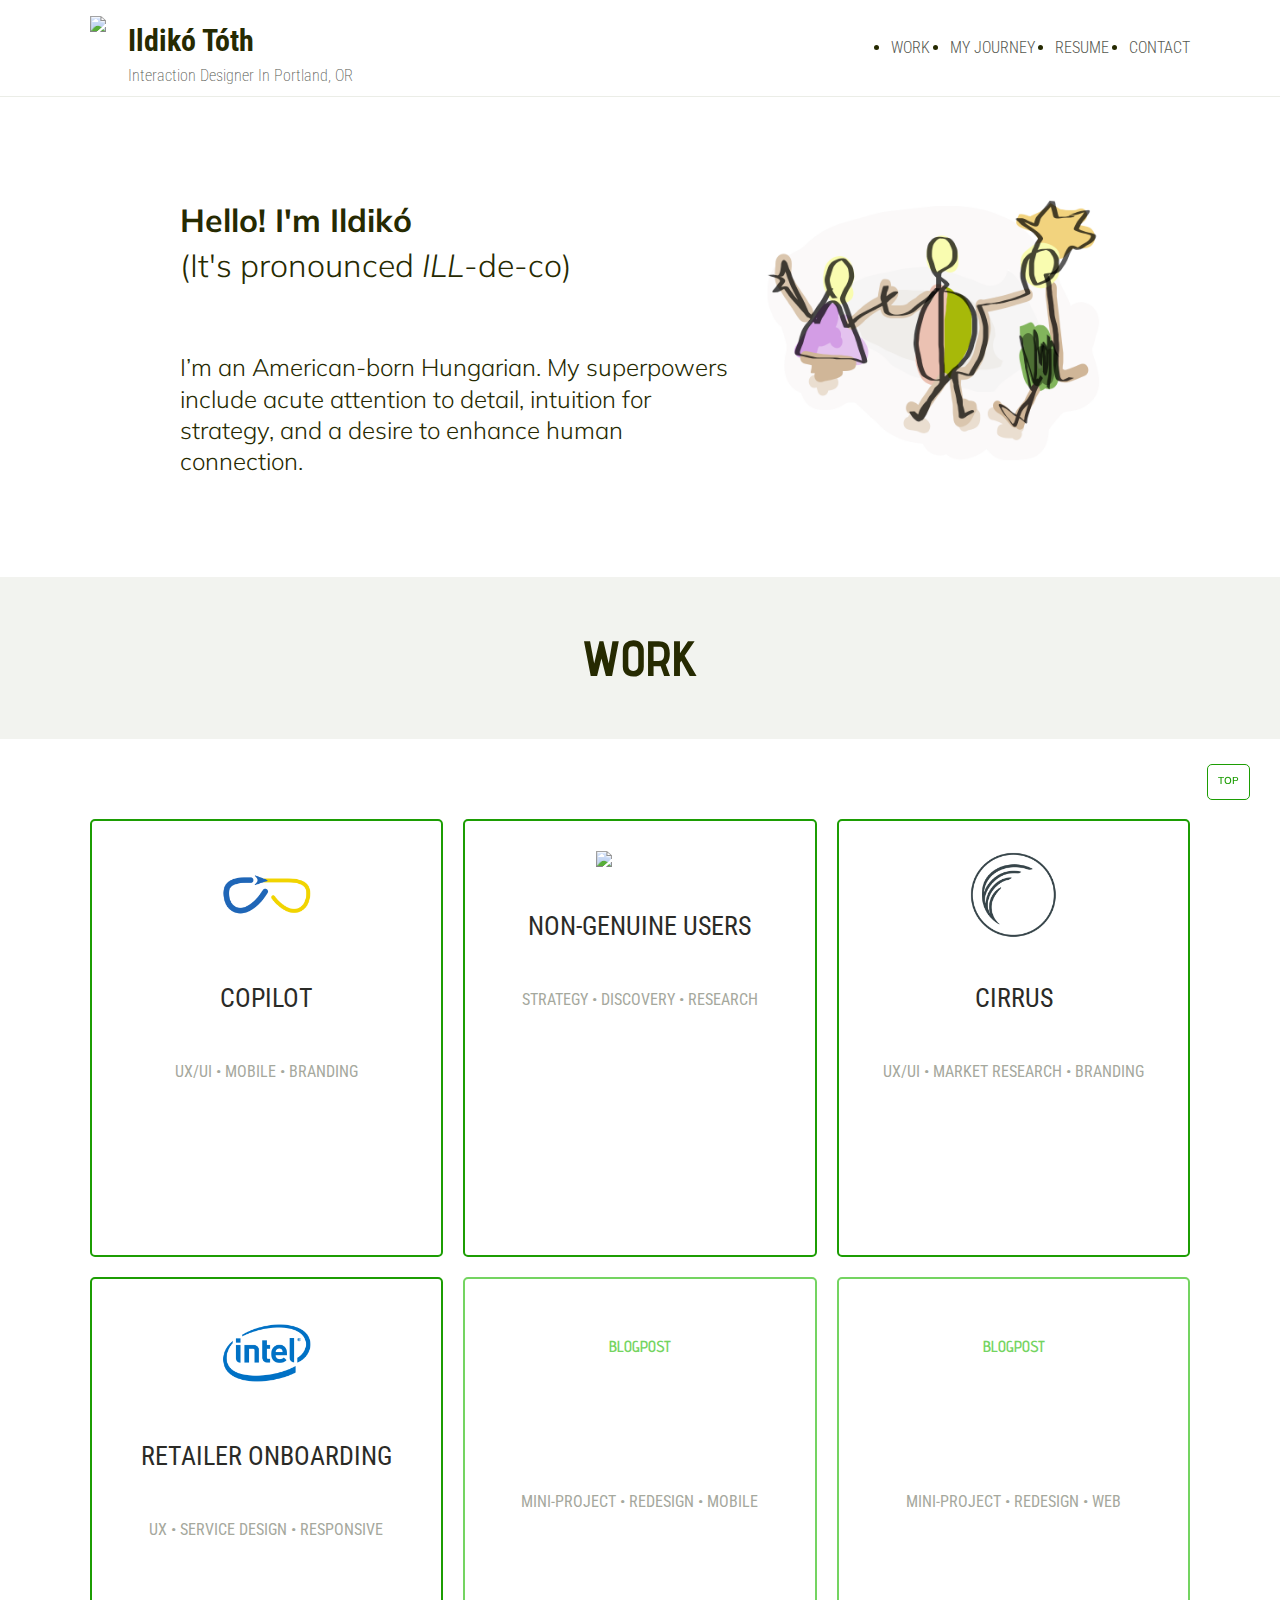
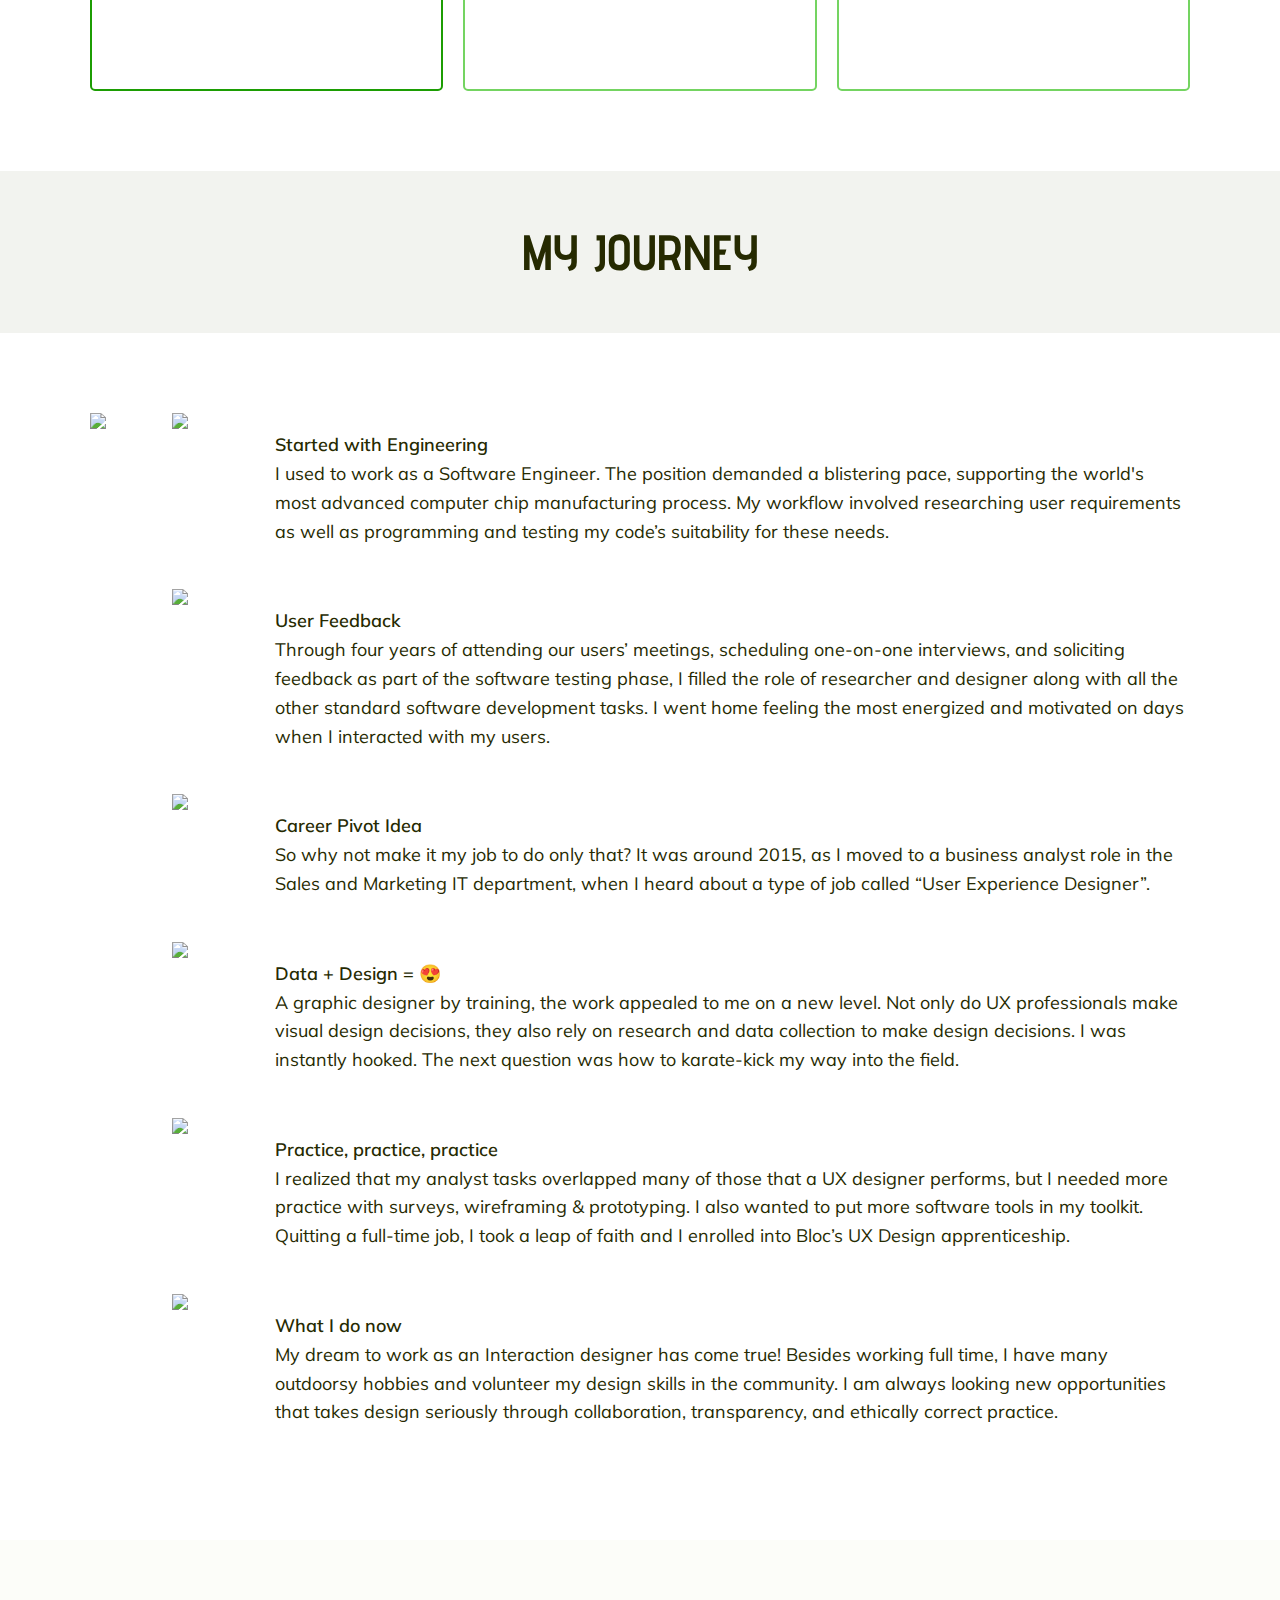
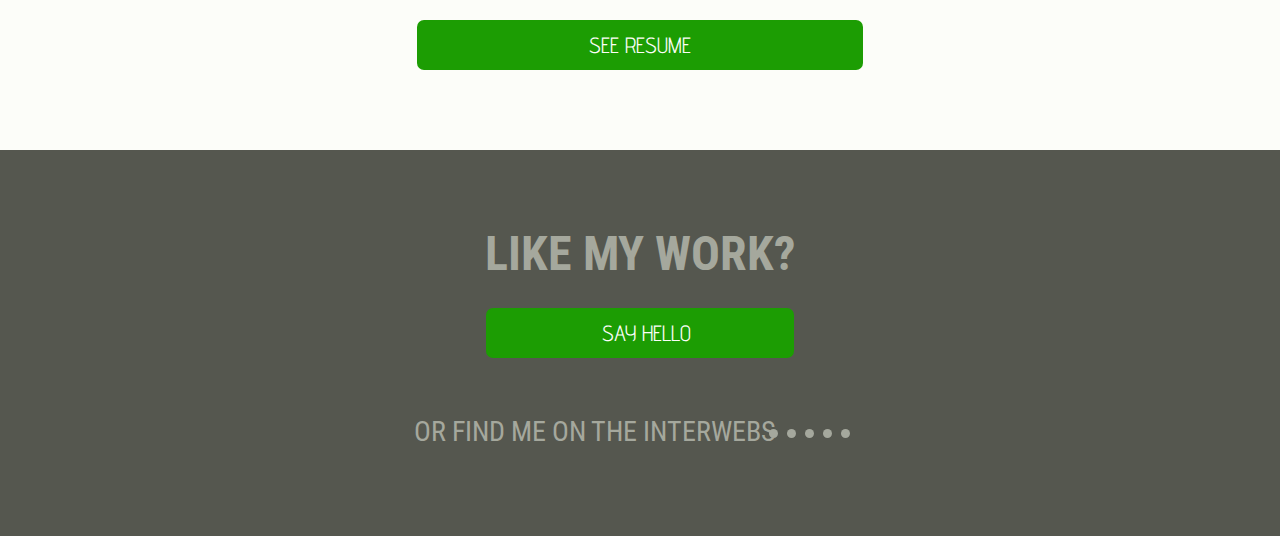
==== commit c7c0af86: "Merge pull request #1 from ihtoth/RSS" ====
--- a/index.html
+++ b/index.html
@@ -72,7 +72,7 @@
           <span></span>
 
           <ul id="topMenu">
-            <li><a href="#projects">Projects</a></li>
+            <li><a href="#projects">Work</a></li>
             <li><a href="#myJourney">My Journey</a></li>
             <li><a href="./documents/IldikoTothResume2020v5.pdf" target="_blank">Resume</a></li>
             <li><a href="#footerTextAndIcons">Contact</a></li>
@@ -81,7 +81,7 @@
       </nav>
       <nav class="desktopNav desktop">
         <ul class="desktopMenu desktop">
-          <li><a href="#projects">Projects</a></li>
+          <li><a href="#projects">Work</a></li>
           <li><a href="#myJourney">My Journey</a></li>
           <li><a href="./documents/IldikoTothResume2020v5.pdf" target="_blank">Resume</a></li>
           <li><a href="#footerTextAndIcons">Contact</a></li>
@@ -109,7 +109,7 @@
         </div>
       </section>
       <section class="sectionHeaderWrapper lightGreyBg">
-        <h1 class="noPadding">Projects</h1>
+        <h1 class="noPadding">Work</h1>
       </section>
       <section id="projects" class="full-width-wrapper subsection">
           <div class="d3-t2-m1-col-grid cntr">
@@ -150,15 +150,27 @@
               <p class="less-line-height">Solving duplicate sign-ups and the international address problem.</p>
               <!-- z<button class="secondary cntr desktop" onclick="window.location.href='./projectIntel.html'">see case study</button> -->
             </a>
+            <a id="divRssContainer" href="" target ="" class="card blog ripple" data-ripple-color="var(--lime-light-green)">
+              <h5 class="smallCaption bottomPadding">BLOGPOST</h5>
+              <h3 id="divRssTitle"></h3>
+              <h4 id="divRssMeta" class="less-line-height smallCaption">Mini-project &#8226; Redesign &#8226; Mobile</h4>
+              <p id="divRss"></p>
+            </a>
+            <a id="divRss2Container" href="" target="" class="card blog ripple" data-ripple-color="var(--lime-light-green)">
+              <h5 class="smallCaption bottomPadding">BLOGPOST</h5>
+              <h3 id="divRss2Title"></h3>
+              <h4 id="divRss2Meta" class="less-line-height smallCaption">Mini-Project &#8226; Redesign &#8226; Web</h4>
+              <p id="divRss2"></p>
+
+            </a>
           </div>
         </div>
       </section>
-      <section class="sectionHeaderWrapper lightGreyBg">
-        <h1 class="noPadding">Blog</h1>
-      </section>
-      <section id="blog" class="full-width-wrapper subsection">
+
+      <!-- <section id="blog" class="full-width-wrapper subsection">
           <div id="divRss2"></div>
-      </section>
+
+      </section> -->
       <!-- <link href="css/FeedEk.css" rel="stylesheet" type="text/css" /> -->
 
       <section class="sectionHeaderWrapper lightGreyBg">
@@ -270,13 +282,16 @@
           </footer>
     </main>
 <!-- RSS Feed JS code -->
-    <!-- <script type="text/javascript" src="https://code.jquery.com/jquery-1.9.1.min.js"></script> -->
-    <script src="https://ajax.googleapis.com/ajax/libs/jquery/1.9.1/jquery.min.js"></script>
-    <script type="text/javascript" src="js/FeedEk.min.js"></script>
+    <script type="text/javascript" src="https://code.jquery.com/jquery-1.9.1.min.js"></script>
+    <!-- <script src="https://ajax.googleapis.com/ajax/libs/jquery/1.9.1/jquery.min.js"></script> -->
+    <script type="text/javascript" src="js/FeedEk.js"></script>
     <script type="text/javascript">
         $(document).ready(function () {
+          $('#divRss').FeedEk({
+            FeedUrl: 'http://www.ildikototh.com/wordpress3_0_1/index.php/category/design/?feed=rss2', MaxCount: 4, ShowDesc: true, ShowPubDate: false, DescCharacterLimit: 100, PostNum: 1
+          });
           $('#divRss2').FeedEk({
-            FeedUrl: 'http://www.ildikototh.com/wordpress3_0_1/index.php/category/design/?feed=rss2', MaxCount: 4, ShowDesc: true, ShowPubDate: false, DescCharacterLimit: 200
+            FeedUrl: 'http://www.ildikototh.com/wordpress3_0_1/index.php/category/design/?feed=rss2', MaxCount: 4, ShowDesc: true, ShowPubDate: false, DescCharacterLimit: 100, PostNum: 2
           });
         });
     </script>
--- a/styles/grids.css
+++ b/styles/grids.css
@@ -103,10 +103,19 @@
     border-radius: 0.5rem;
     transition: all .2s ease-in-out;
 }
+.blog{
+  border: 2px solid var(--lime-light-green);
+}
+
+/* .blog h3{
+  color: var(--lime-green);
+} */
+.card h5{
+  color: var(--lime-light-green);
+}
+
 a.card:hover{
   box-shadow: 5px 5px 5px var(--light-grey);
-  /* opacity: 1; */
-  /* background-color: var(--light-green); */
   transform:scale(1.01);
 
 
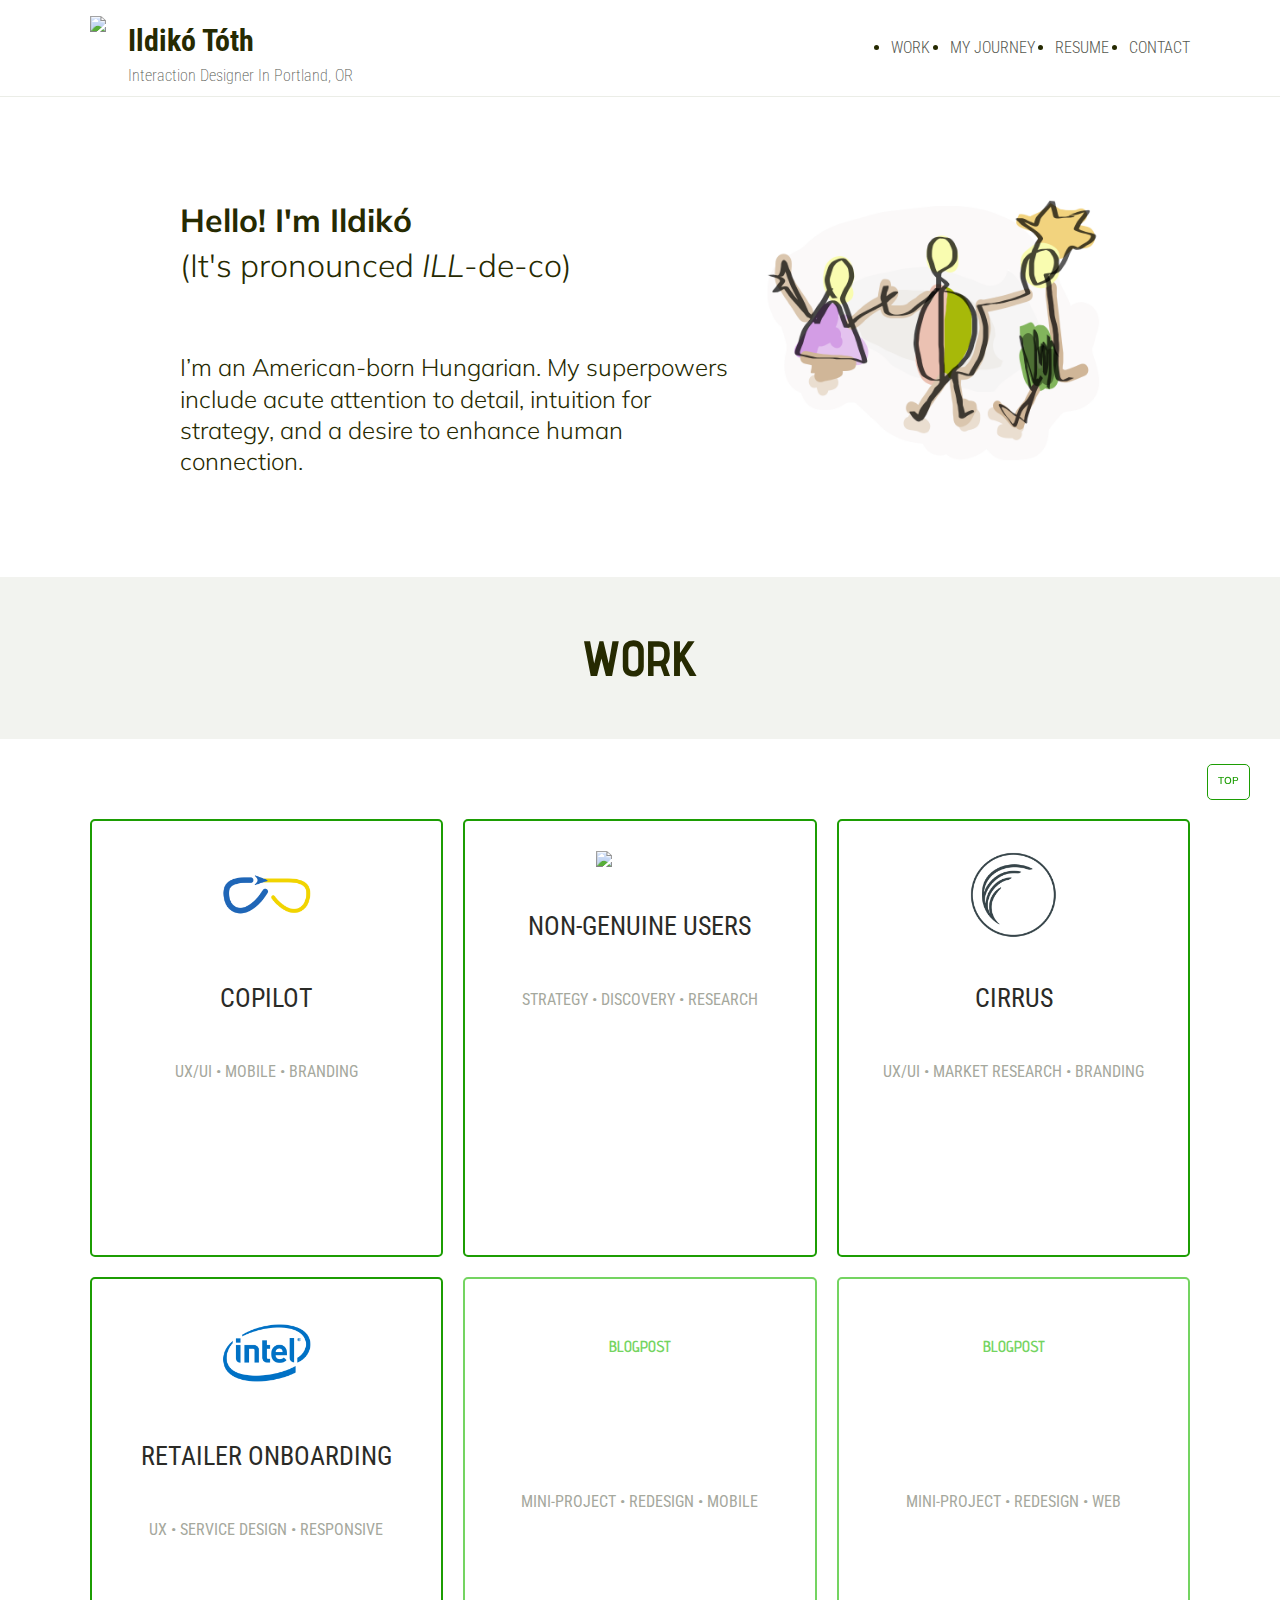
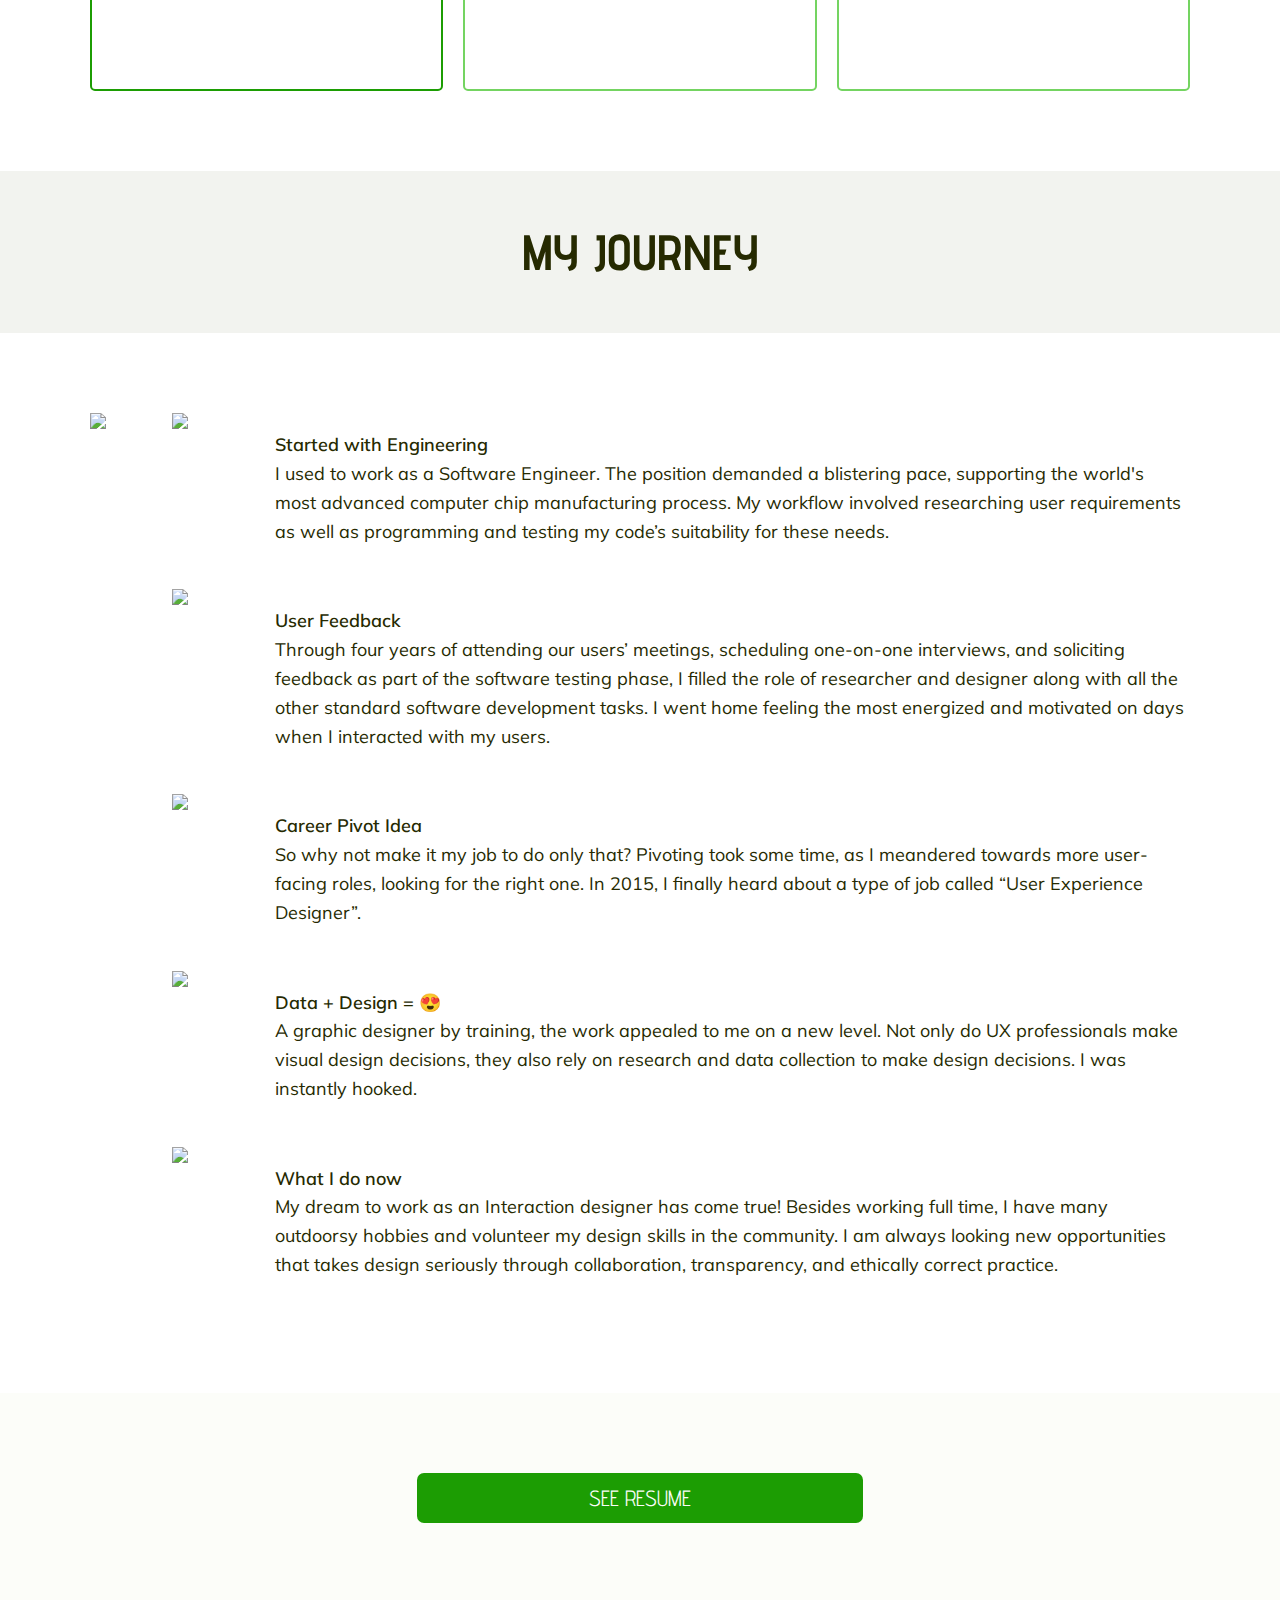
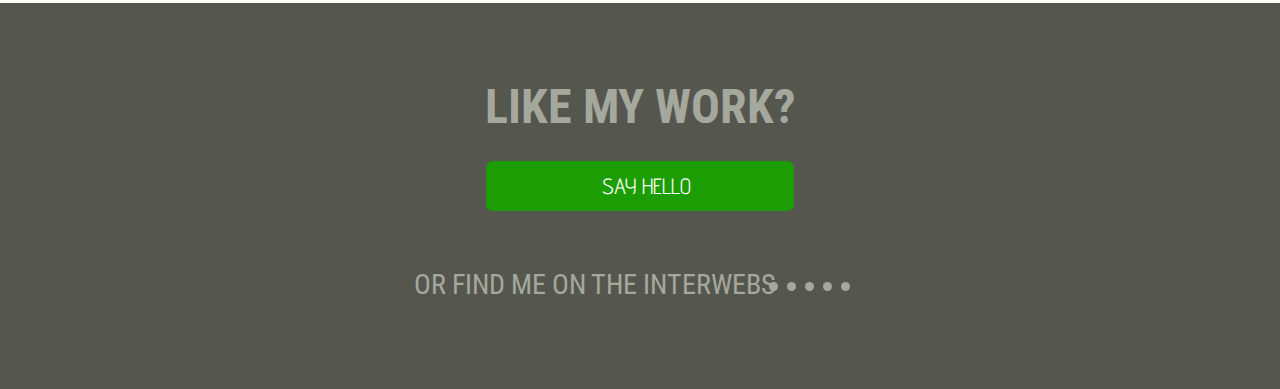
==== commit 6fa3c66f: "increased width of screen before <p> is hidden in projects. Shortened my journey section." ====
--- a/index.html
+++ b/index.html
@@ -154,13 +154,13 @@
               <h5 class="smallCaption bottomPadding">BLOGPOST</h5>
               <h3 id="divRssTitle"></h3>
               <h4 id="divRssMeta" class="less-line-height smallCaption">Mini-project &#8226; Redesign &#8226; Mobile</h4>
-              <p id="divRss"></p>
+              <p id="divRss" class="less-line-height"></p>
             </a>
             <a id="divRss2Container" href="" target="" class="card blog ripple" data-ripple-color="var(--lime-light-green)">
               <h5 class="smallCaption bottomPadding">BLOGPOST</h5>
               <h3 id="divRss2Title"></h3>
               <h4 id="divRss2Meta" class="less-line-height smallCaption">Mini-Project &#8226; Redesign &#8226; Web</h4>
-              <p id="divRss2"></p>
+              <p id="divRss2" class="less-line-height"></p>
 
             </a>
           </div>
@@ -202,26 +202,25 @@
 
             <img class="circleBorder col-1-content m-smaller" src="./images/sketches/whyNot.png" />
             <p class="d-start2span2 m-bottom-margin"><strong>Career Pivot Idea</strong> <br />
-            So why not make it my job to do only that? It was around 2015, as I moved to a
-            business analyst role in the Sales and Marketing IT department, when I
-            heard about a type of job called “User Experience Designer”. </p>
+            So why not make it my job to do only that? Pivoting took some time, as I meandered
+            towards more user-facing roles, looking for the right one.
+            In 2015, I finally heard about a type of job called “User Experience Designer”. </p>
 
             <img class="circleBorder col-1-content m-smaller" src="./images/sketches/UXDesign3@1_5x.png" />
             <p class="d-start2span2 m-bottom-margin">
             <strong> Data + Design = &#x1F60D; </strong>  <br />
             A graphic designer by training, the work appealed to me on a new
             level. Not only do UX professionals make visual design decisions, they
-            also rely on research and data collection to make design decisions. I was instantly hooked. The next
-            question was how to karate-kick my way into the field. </p>
-
-            <img class="circleBorder col-1-content m-smaller" src="./images/sketches/wireframes.png" />
+            also rely on research and data collection to make design decisions. I was instantly hooked. </p>
+
+            <!-- <img class="circleBorder col-1-content m-smaller" src="./images/sketches/wireframes.png" />
             <p class="d-start2span2 m-bottom-margin">
             <strong>Practice, practice, practice</strong>  <br />
             I realized that my analyst tasks overlapped many of those that a UX
             designer performs, but I needed more practice with surveys,
             wireframing & prototyping. I also wanted to put more software tools in
             my toolkit. Quitting a full-time job, I took a leap of faith and I
-            enrolled into Bloc’s UX Design apprenticeship. </p>
+            enrolled into Bloc’s UX Design apprenticeship. </p> -->
 
             <img class="circleBorder col-1-content m-smaller" src="./images/sketches/publicHealth.png" />
             <p class="d-start2span2 m-bottom-margin">
--- a/styles/main.css
+++ b/styles/main.css
@@ -871,55 +871,64 @@
     max-width: 308px;
   }
 
+
+
+}
+
+/**************************************************/
+/* ------ hiding certain things for Mobile ------ */
+/**************************************************/
+@media screen and (max-width: 574px){
+
+
+}
+
+/**************************************************/
+/* ------ small Mobile settings ------ */
+/**************************************************/
+@media screen and (max-width: 413px){
+
+  h2{
+     font-size: 2.6rem;
+  }
+
+  h3{
+    font-size: 2.2rem;
+  }
+
+  h4{
+    font-size: 2rem;
+  }
+
+  /* h4.imgAbove{
+    text-align:center;
+  } */
+
+  .lnk{
+    font-size: 2rem;
+  }
+  .m-horizontal{
+   flex-direction: row;
+  }
+
+
+  ul.checkmarks li{
+    background-position: 0 0.5rem;
+    background-size: 6%;
+    padding-left: 8%;
+  }
+
+}
+
+/***********************************************************/
+/* ------ For larger (presumably non-touch) screens ------ */
+/***********************************************************/
+
+@media screen and (min-width: 1040px){
+
   .card > p{
     opacity: 0;
     padding-bottom: 0rem;
     transition: opacity .2s ease-in-out;
   }
-
-}
-
-/**************************************************/
-/* ------ hiding certain things for Mobile ------ */
-/**************************************************/
-@media screen and (max-width: 574px){
-
-
-}
-
-/**************************************************/
-/* ------ small Mobile settings ------ */
-/**************************************************/
-@media screen and (max-width: 413px){
-
-  h2{
-     font-size: 2.6rem;
-  }
-
-  h3{
-    font-size: 2.2rem;
-  }
-
-  h4{
-    font-size: 2rem;
-  }
-
-  /* h4.imgAbove{
-    text-align:center;
-  } */
-
-  .lnk{
-    font-size: 2rem;
-  }
-  .m-horizontal{
-   flex-direction: row;
-  }
-
-
-  ul.checkmarks li{
-    background-position: 0 0.5rem;
-    background-size: 6%;
-    padding-left: 8%;
-  }
-
-}
+}
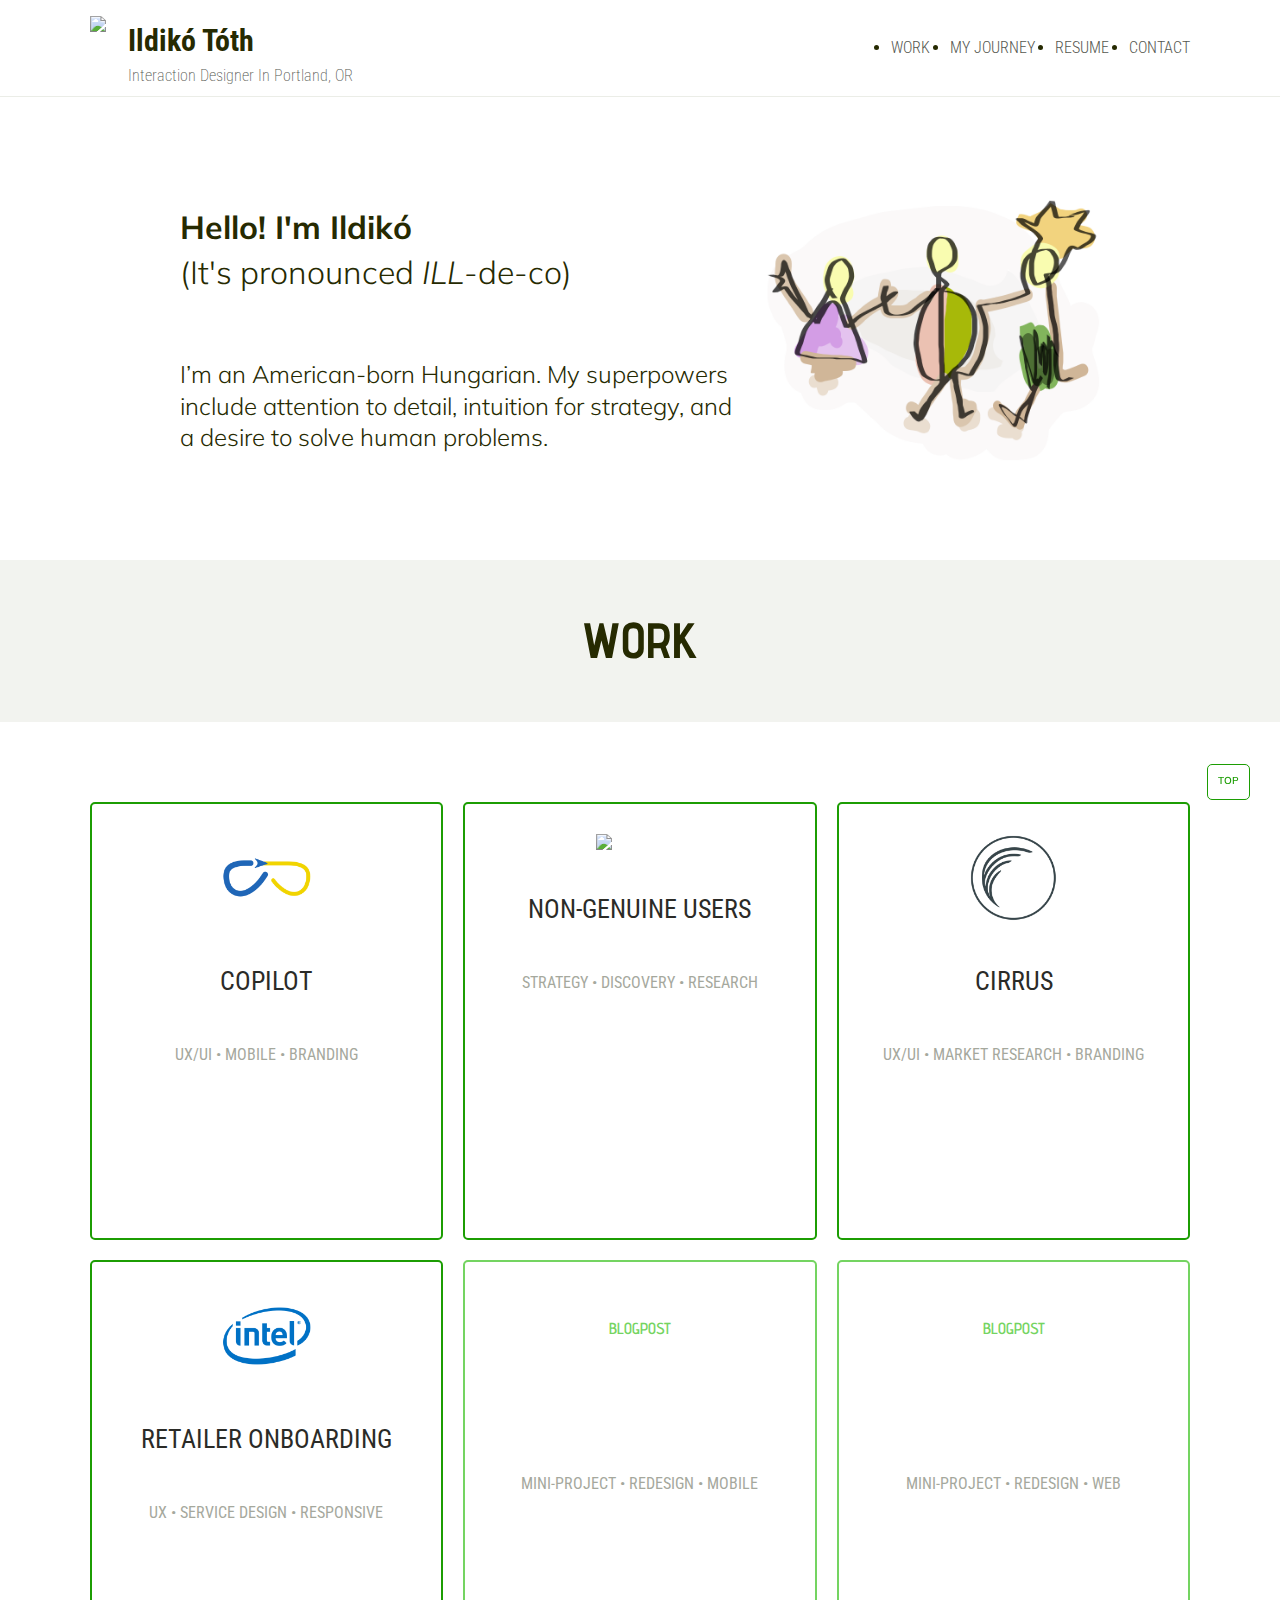
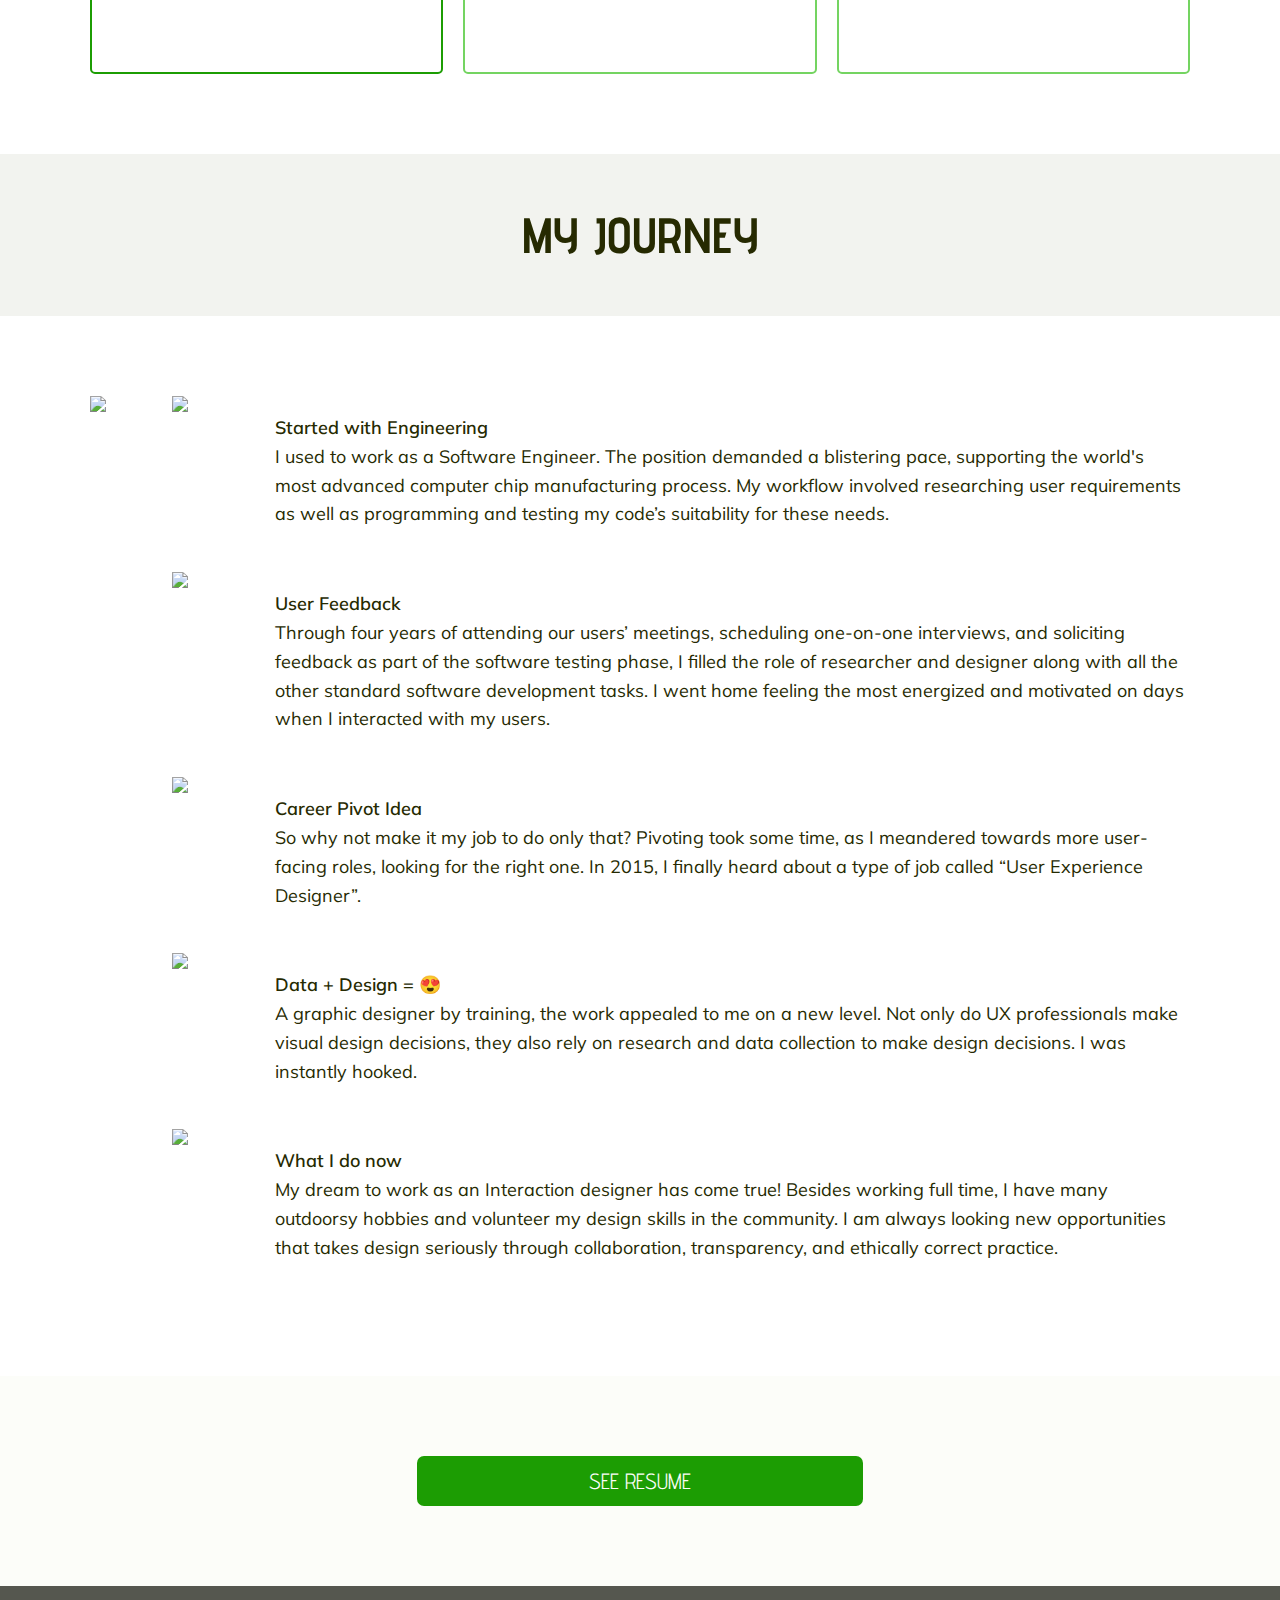
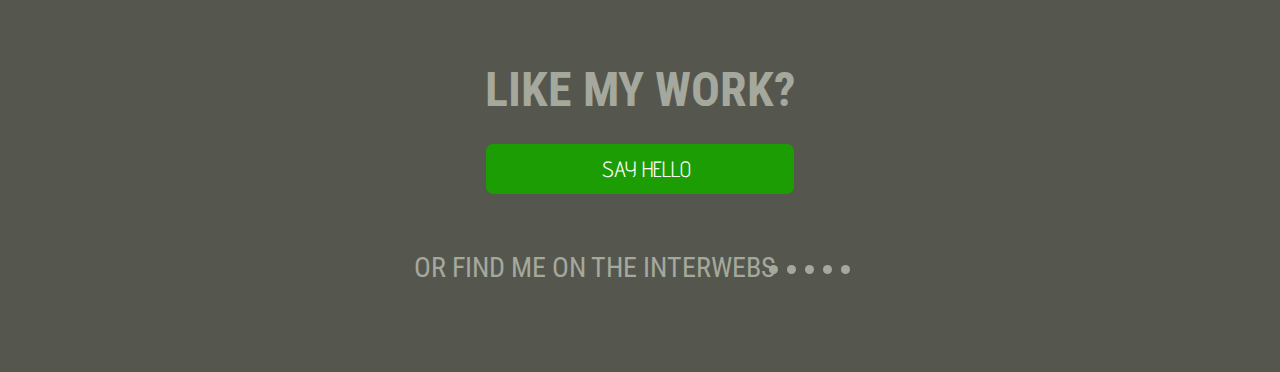
==== commit 57b619ff: "Uploaded new resume (v7)" ====
--- a/index.html
+++ b/index.html
@@ -74,7 +74,7 @@
           <ul id="topMenu">
             <li><a href="#projects">Work</a></li>
             <li><a href="#myJourney">My Journey</a></li>
-            <li><a href="./documents/IldikoTothResume2020v5.pdf" target="_blank">Resume</a></li>
+            <li><a href="./documents/IldikoTothResume2020v7.pdf" target="_blank">Resume</a></li>
             <li><a href="#footerTextAndIcons">Contact</a></li>
           </ul>
         </div>
@@ -83,7 +83,7 @@
         <ul class="desktopMenu desktop">
           <li><a href="#projects">Work</a></li>
           <li><a href="#myJourney">My Journey</a></li>
-          <li><a href="./documents/IldikoTothResume2020v5.pdf" target="_blank">Resume</a></li>
+          <li><a href="./documents/IldikoTothResume2020v7.pdf" target="_blank">Resume</a></li>
           <li><a href="#footerTextAndIcons">Contact</a></li>
         </ul>
       </nav>
@@ -104,7 +104,7 @@
             <!-- Large Screen only. Hide when < 575px -->
           <h1 class=""><span class="heroTitle">Hello! I'm Ildikó</span> <br  /><span class="bold-300 subtext">(It's pronounced <em>ILL</em>-de-co)</span></h1>
           <!-- End Large Screen -->
-          <h2 class="bold-300">I’m an American-born Hungarian. My superpowers include acute attention to detail, intuition for strategy, and a desire to enhance human connection.</h2>
+          <h2 class="bold-300">I’m an American-born Hungarian. My superpowers include attention to detail, intuition for strategy, and a desire to solve human problems.</h2>
           </div>
         </div>
       </section>
@@ -141,7 +141,7 @@
               <p class="less-line-height">Proof of concept. Cloud storage with a more intuitive way to organize and share your files.</p>
               <!-- <button class="secondary cntr desktop" onclick="window.location.href='./projectCirrus.html'">see case study</button> -->
             </a>
-            <a href="./projectIntel.html" id="intel" class="card ripple" data-ripple-color="var(--lime-light-green)">
+            <a href="./projectIntel.html" id="intel" target="_blank" class="card ripple" data-ripple-color="var(--lime-light-green)">
               <div class="cardImgCont">
                 <img src="./projects/intel/images/icons/logo@2x.png" />
               </div>
@@ -150,13 +150,13 @@
               <p class="less-line-height">Solving duplicate sign-ups and the international address problem.</p>
               <!-- z<button class="secondary cntr desktop" onclick="window.location.href='./projectIntel.html'">see case study</button> -->
             </a>
-            <a id="divRssContainer" href="" target ="" class="card blog ripple" data-ripple-color="var(--lime-light-green)">
+            <a id="divRssContainer" href="" target ="" class="card blog">
               <h5 class="smallCaption bottomPadding">BLOGPOST</h5>
               <h3 id="divRssTitle"></h3>
               <h4 id="divRssMeta" class="less-line-height smallCaption">Mini-project &#8226; Redesign &#8226; Mobile</h4>
               <p id="divRss" class="less-line-height"></p>
             </a>
-            <a id="divRss2Container" href="" target="" class="card blog ripple" data-ripple-color="var(--lime-light-green)">
+            <a id="divRss2Container" href="" target="" class="card blog">
               <h5 class="smallCaption bottomPadding">BLOGPOST</h5>
               <h3 id="divRss2Title"></h3>
               <h4 id="divRss2Meta" class="less-line-height smallCaption">Mini-Project &#8226; Redesign &#8226; Web</h4>
@@ -233,7 +233,7 @@
         </div>
         </section>
         <section class="full-width-wrapper subsection whiteGreyBg">
-          <button class="primary maxWidthMedium cntr flexContent noBottomMargin noTopMargin" onclick="window.open('./documents/IldikoTothResume2020v5.pdf', '_blank')"> See Resume </button>
+          <button class="primary maxWidthMedium cntr flexContent noBottomMargin noTopMargin" onclick="window.open('./documents/IldikoTothResume2020v7.pdf', '_blank')"> See Resume </button>
 
         </section>
 
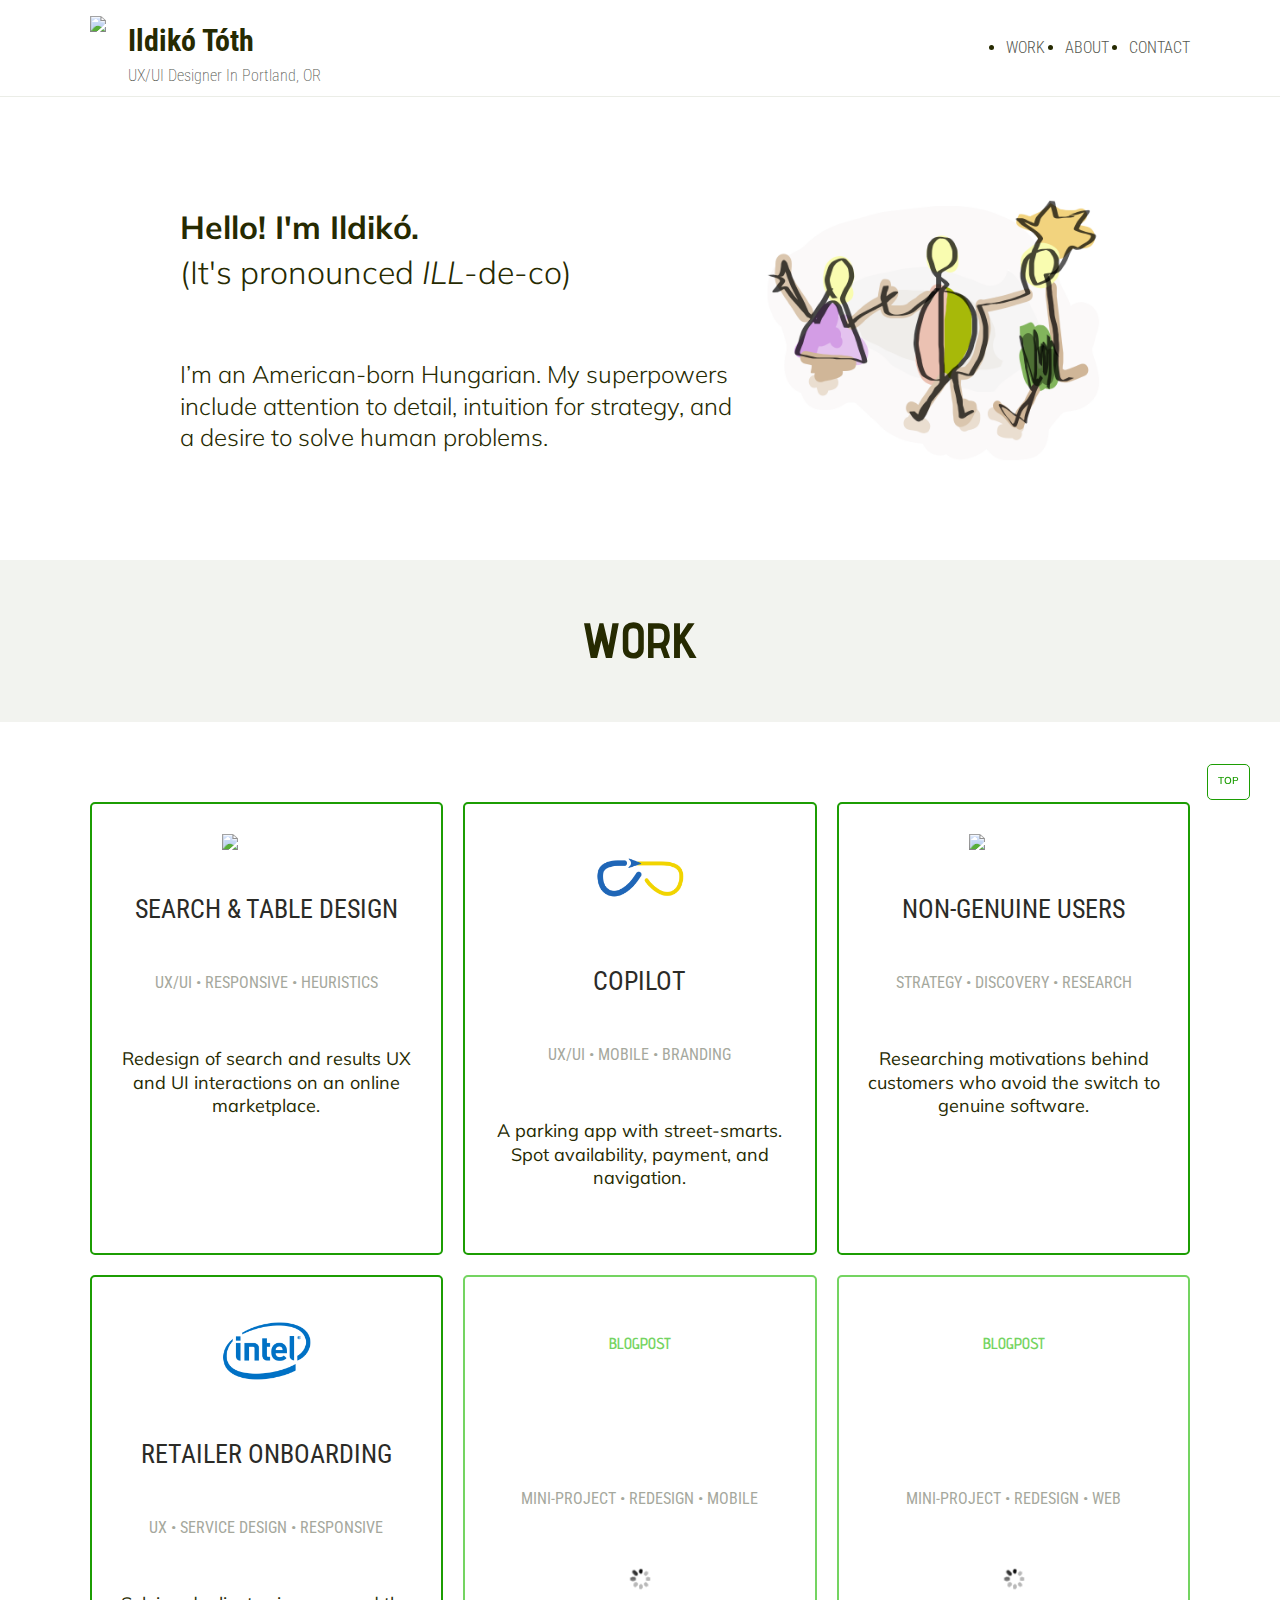
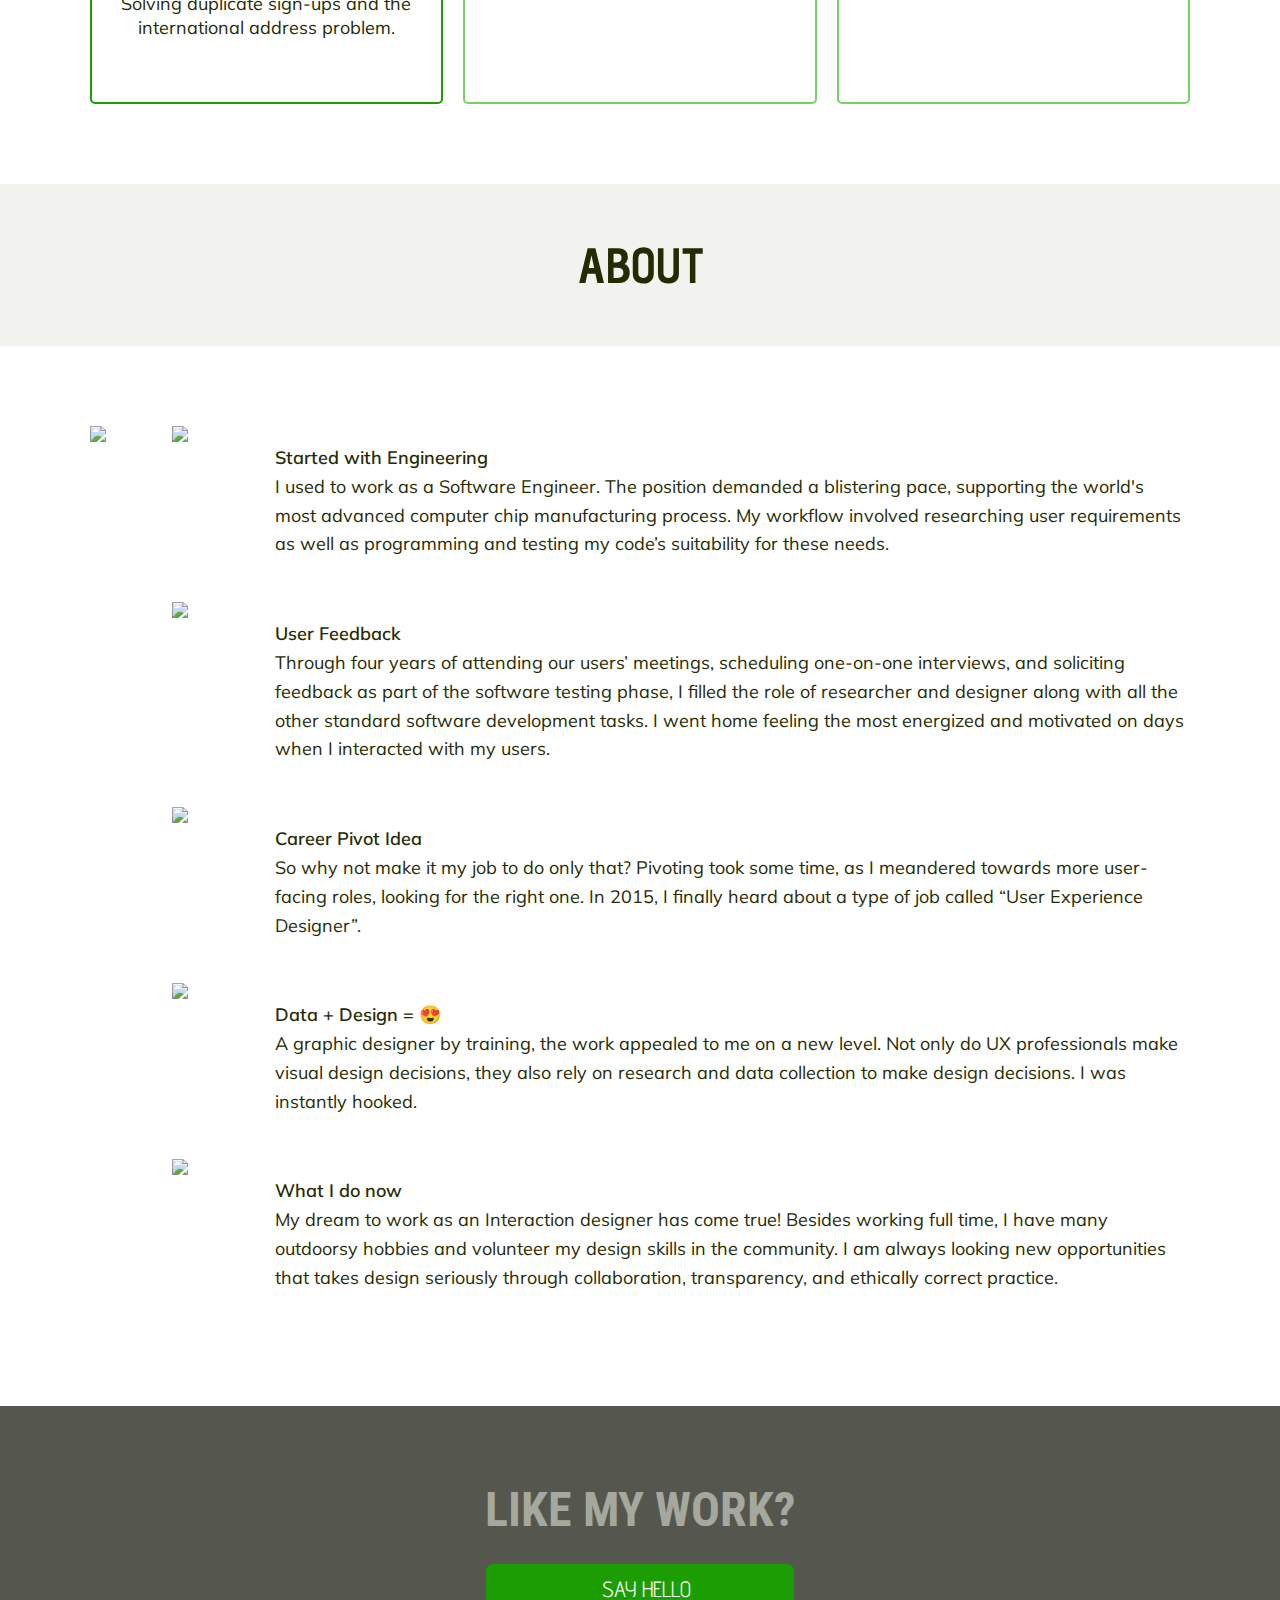
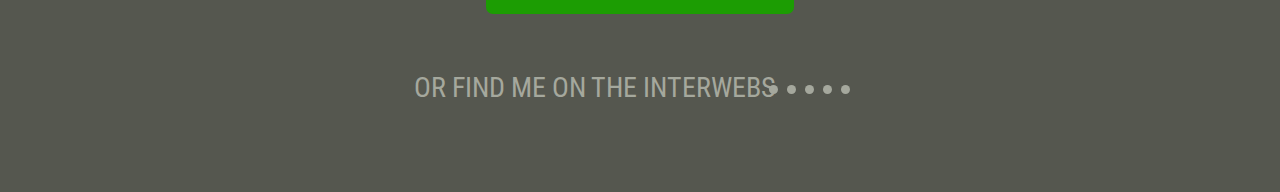
==== commit beaa7dc3: "updated resume,hid the link though, removed some old files not in use." ====
--- a/index.html
+++ b/index.html
@@ -59,7 +59,7 @@
       <!-- For Mobile Size. Hide when viewport size > 600px?-->
       <div class="headerText">
         <h1>Ildikó Tóth</h1>
-        <h2>Interaction Designer in Portland, OR</h2>
+        <h2>UX/UI Designer in Portland, OR</h2>
       </div>
       <nav role="navigation" class="mobile">
         <div id="menuToggle">
@@ -73,8 +73,8 @@
 
           <ul id="topMenu">
             <li><a href="#projects">Work</a></li>
-            <li><a href="#myJourney">My Journey</a></li>
-            <li><a href="./documents/IldikoTothResume2020v7.pdf" target="_blank">Resume</a></li>
+            <li><a href="#myJourney">About</a></li>
+            <!-- <li><a href="./documents/IldikoTothResume2020v9UXUID.pdf" target="_blank">Resume</a></li> -->
             <li><a href="#footerTextAndIcons">Contact</a></li>
           </ul>
         </div>
@@ -82,8 +82,8 @@
       <nav class="desktopNav desktop">
         <ul class="desktopMenu desktop">
           <li><a href="#projects">Work</a></li>
-          <li><a href="#myJourney">My Journey</a></li>
-          <li><a href="./documents/IldikoTothResume2020v7.pdf" target="_blank">Resume</a></li>
+          <li><a href="#myJourney">About</a></li>
+          <!--<li><a href="./documents/IldikoTothResume2020v9UXUID.pdf" target="_blank">Resume</a></li> -->
           <li><a href="#footerTextAndIcons">Contact</a></li>
         </ul>
       </nav>
@@ -102,7 +102,7 @@
 
           <div id="heroText">
             <!-- Large Screen only. Hide when < 575px -->
-          <h1 class=""><span class="heroTitle">Hello! I'm Ildikó</span> <br  /><span class="bold-300 subtext">(It's pronounced <em>ILL</em>-de-co)</span></h1>
+          <h1 class=""><span class="heroTitle">Hello! I'm Ildikó.</span> <br  /><span class="bold-300 subtext">(It's pronounced <em>ILL</em>-de-co)</span></h1>
           <!-- End Large Screen -->
           <h2 class="bold-300">I’m an American-born Hungarian. My superpowers include attention to detail, intuition for strategy, and a desire to solve human problems.</h2>
           </div>
@@ -113,7 +113,14 @@
       </section>
       <section id="projects" class="full-width-wrapper subsection">
           <div class="d3-t2-m1-col-grid cntr">
-
+            <a href="./projectTables.html"id="tables" class="card ripple" data-ripple-color="var(--lime-light-green)">
+              <div class="cardImgCont">
+                <img src="./images/sketches/NDALogo@2x.png" />
+              </div>
+              <h3 class="">Search & Table Design</h3>
+              <h4 class="less-line-height smallCaption">UX/UI &#8226; Responsive &#8226; Heuristics</h4>
+              <p class="less-line-height">Redesign of search and results UX and UI interactions on an online marketplace.</p>
+            </a>
             <a href="./projectCopilot.html" id="copilot" class="card ripple" data-ripple-color="var(--lime-light-green)">
               <div class="cardImgCont">
                 <img src="./projects/copilot/images/icons/logoCopilot@2x.png" />
@@ -121,7 +128,7 @@
               <h3 class="">Copilot</h3>
               <h4 class="less-line-height smallCaption">UX/UI &#8226; Mobile &#8226; Branding</h4>
               <p class="less-line-height">A parking app with street-smarts. Spot availability, payment, and navigation. </p>
-
+            </a>
             <a href="./projectAdobe.html" id="adobe" class="card ripple" data-ripple-color="var(--lime-light-green)">
               <div class="cardImgCont">
                 <img src="./projects/roboboogie/images/icons/Adobe_logo@2x.png" />
@@ -130,17 +137,9 @@
               <h4 class="less-line-height smallCaption">Strategy &#8226; Discovery &#8226; Research</h4>
 
               <p class="less-line-height">Researching motivations behind customers who avoid the switch to genuine software.</p>
-              <!-- <button class="secondary cntr desktop maxWidthMedium" onclick="window.location.href='./projectInreach.html'">see case study</button> -->
-            </a>
-            <a href="./projectCirrus.html"id="cirrus" class="card ripple" data-ripple-color="var(--lime-light-green)">
-              <div class="cardImgCont">
-                <img src="./projects/cirrus/images/icons/logoIcon@2x.png" />
-              </div>
-              <h3 class="">Cirrus</h3>
-              <h4 class="less-line-height smallCaption">UX/UI &#8226; Market Research &#8226; Branding</h4>
-              <p class="less-line-height">Proof of concept. Cloud storage with a more intuitive way to organize and share your files.</p>
-              <!-- <button class="secondary cntr desktop" onclick="window.location.href='./projectCirrus.html'">see case study</button> -->
-            </a>
+
+            </a>
+
             <a href="./projectIntel.html" id="intel" target="_blank" class="card ripple" data-ripple-color="var(--lime-light-green)">
               <div class="cardImgCont">
                 <img src="./projects/intel/images/icons/logo@2x.png" />
@@ -148,7 +147,7 @@
               <h3 class="">Retailer Onboarding</h3>
               <h4 class="less-line-height smallCaption">UX &#8226; Service Design &#8226; Responsive</h4>
               <p class="less-line-height">Solving duplicate sign-ups and the international address problem.</p>
-              <!-- z<button class="secondary cntr desktop" onclick="window.location.href='./projectIntel.html'">see case study</button> -->
+
             </a>
             <a id="divRssContainer" href="" target ="" class="card blog">
               <h5 class="smallCaption bottomPadding">BLOGPOST</h5>
@@ -174,7 +173,7 @@
       <!-- <link href="css/FeedEk.css" rel="stylesheet" type="text/css" /> -->
 
       <section class="sectionHeaderWrapper lightGreyBg">
-        <h1 class="noPadding">My Journey</h1>
+        <h1 class="noPadding">About</h1>
       </section>
 
       <section id="myJourney" class="full-width-wrapper subsection">
@@ -232,10 +231,10 @@
 
         </div>
         </section>
-        <section class="full-width-wrapper subsection whiteGreyBg">
-          <button class="primary maxWidthMedium cntr flexContent noBottomMargin noTopMargin" onclick="window.open('./documents/IldikoTothResume2020v7.pdf', '_blank')"> See Resume </button>
-
-        </section>
+        <!-- <section class="full-width-wrapper subsection whiteGreyBg">
+          <button class="primary maxWidthMedium cntr flexContent noBottomMargin noTopMargin" onclick="window.open('./documents/IldikoTothResume2020v9UXUID.pdf', '_blank')"> See Resume </button>
+
+        </section> -->
 
 
       <footer class="full-width-wrapper subsection">
--- a/styles/main.css
+++ b/styles/main.css
@@ -564,7 +564,7 @@
   z-index: 1;
 }
 /*************************************************************/
-/* ------ Specifically for My Journey Expand/Collapse ------ */
+/* ------ Specifically for About Expand/Collapse ------ */
 /*************************************************************/
   summary{
     list-style-type: none;
@@ -588,7 +588,7 @@
   summary.whatMotivatesMe::before:hover{
     color: var(--dark-green);
   }
-  /* Specifically for My Journey Expand/Collapse
+  /* Specifically for About Expand/Collapse
    * removing the turning arrow
   */
   summary::-webkit-details-marker{
@@ -926,9 +926,9 @@
 
 @media screen and (min-width: 1040px){
 
-  .card > p{
+  /* .card > p{
     opacity: 0;
     padding-bottom: 0rem;
     transition: opacity .2s ease-in-out;
-  }
-}
+  } */
+}
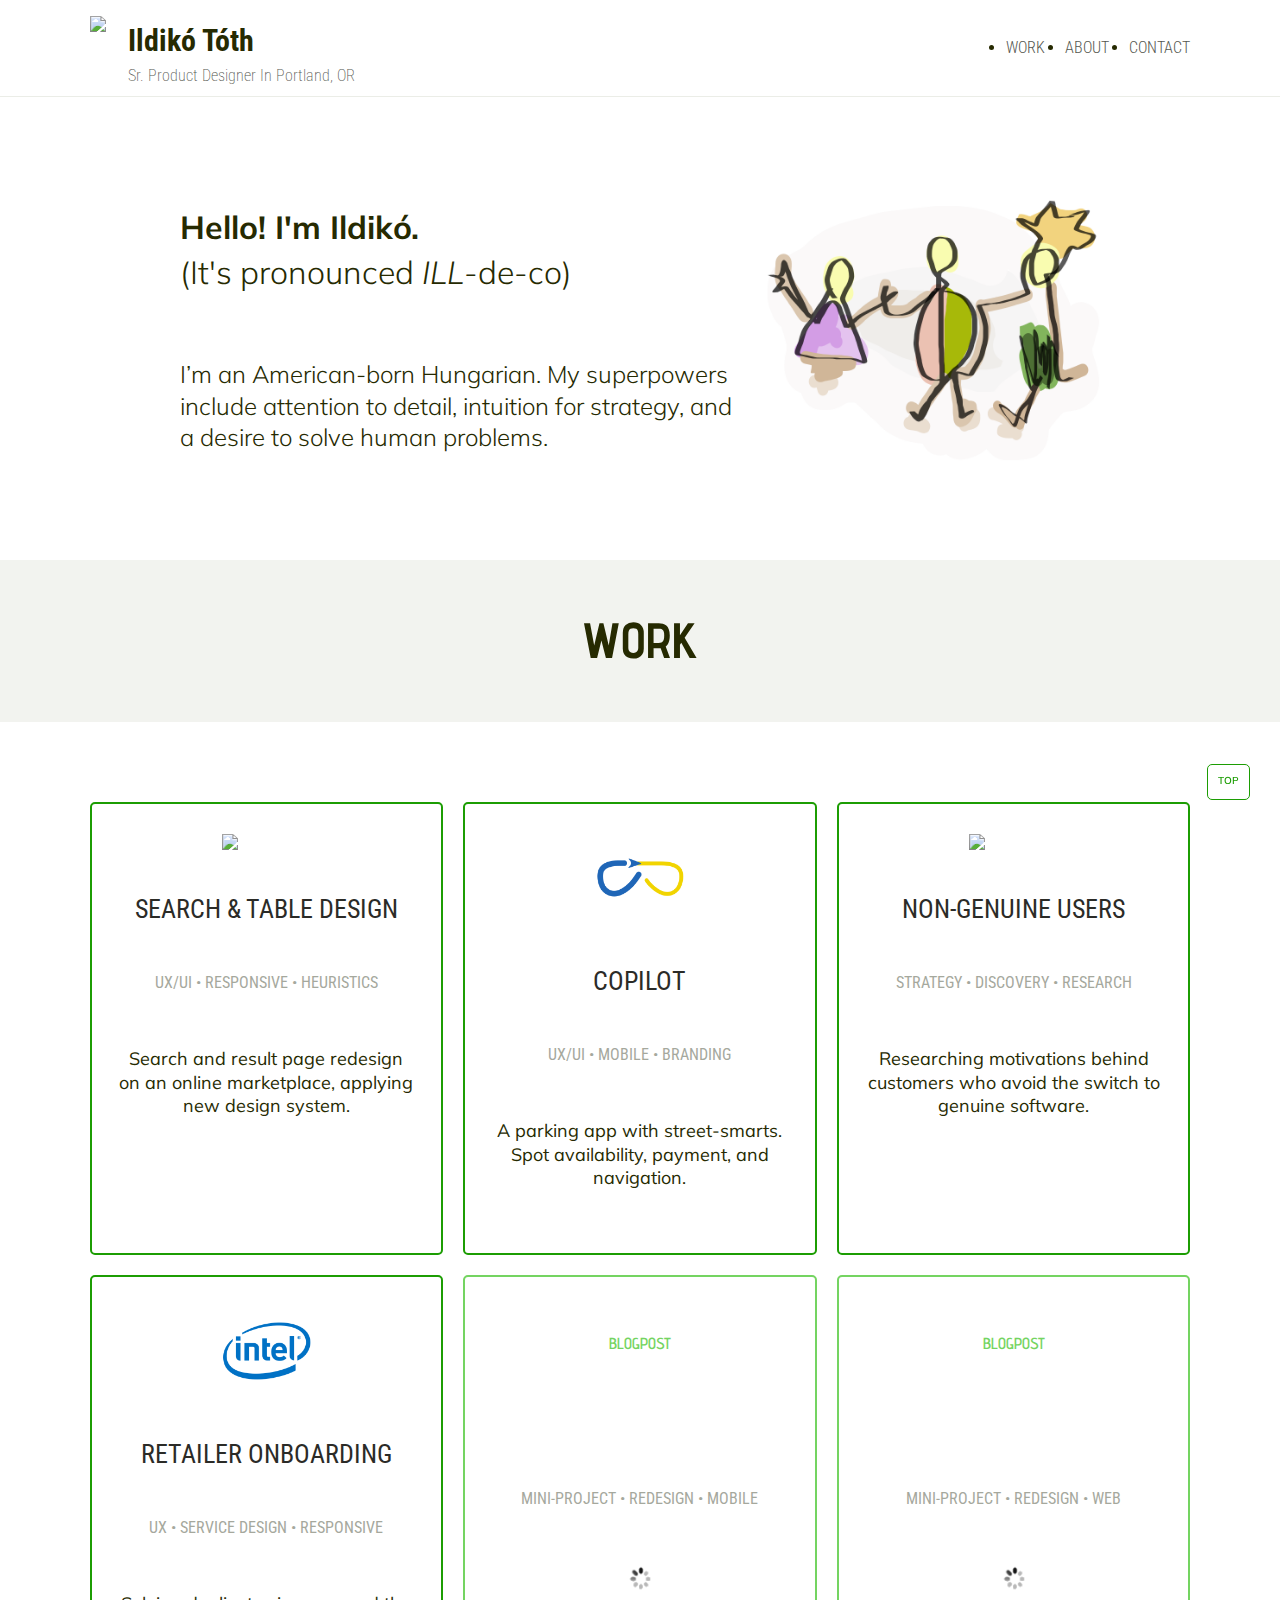
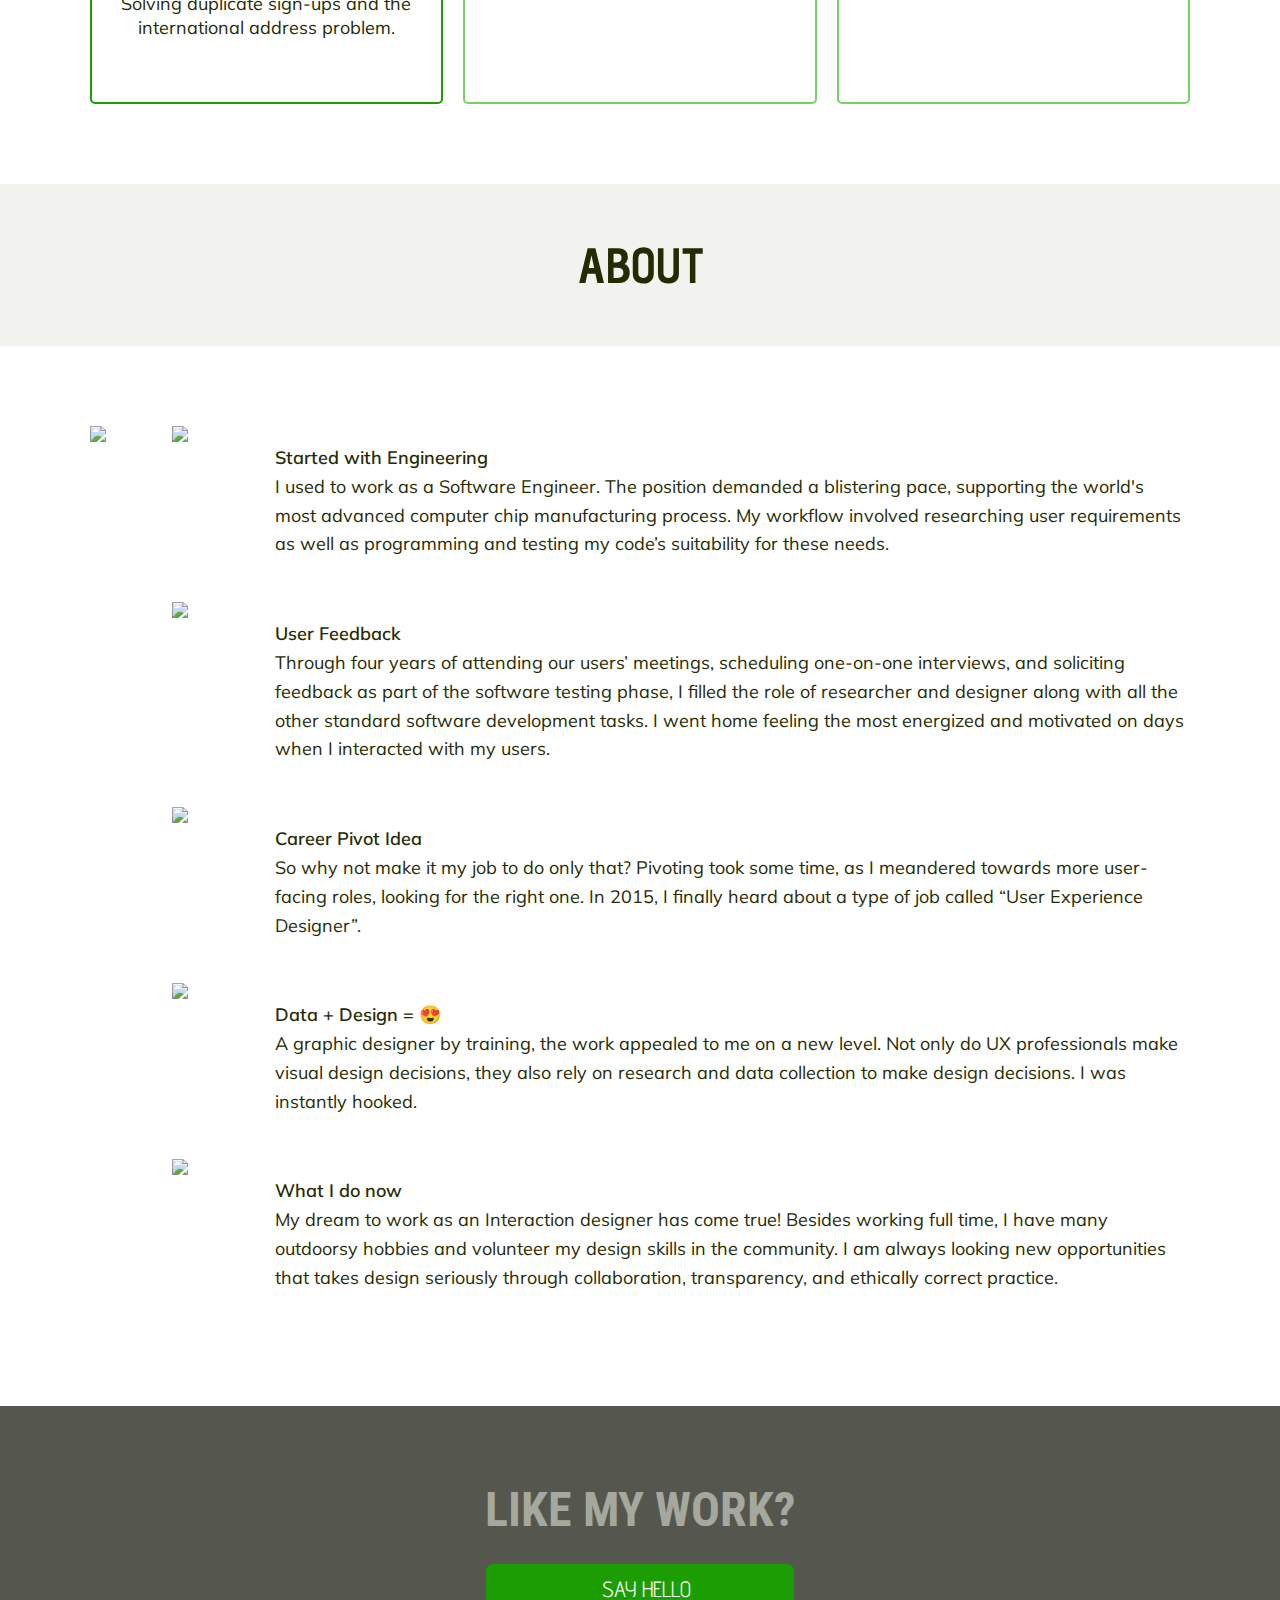
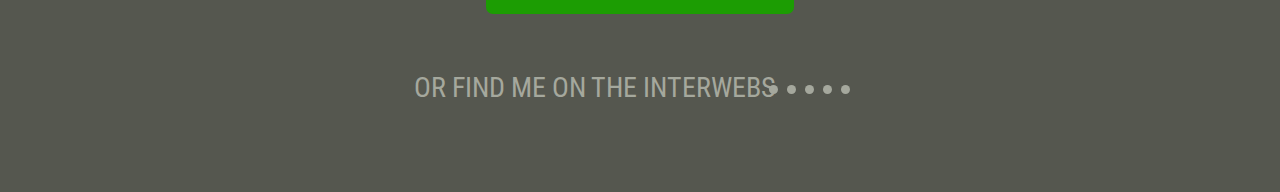
==== commit 8b617f04: "updated title" ====
--- a/index.html
+++ b/index.html
@@ -59,7 +59,7 @@
       <!-- For Mobile Size. Hide when viewport size > 600px?-->
       <div class="headerText">
         <h1>Ildikó Tóth</h1>
-        <h2>UX/UI Designer in Portland, OR</h2>
+        <h2>Sr. Product Designer in Portland, OR</h2>
       </div>
       <nav role="navigation" class="mobile">
         <div id="menuToggle">
@@ -119,7 +119,7 @@
               </div>
               <h3 class="">Search & Table Design</h3>
               <h4 class="less-line-height smallCaption">UX/UI &#8226; Responsive &#8226; Heuristics</h4>
-              <p class="less-line-height">Redesign of search and results UX and UI interactions on an online marketplace.</p>
+              <p class="less-line-height">Search and result page redesign on an online marketplace, applying new design system.</p>
             </a>
             <a href="./projectCopilot.html" id="copilot" class="card ripple" data-ripple-color="var(--lime-light-green)">
               <div class="cardImgCont">
